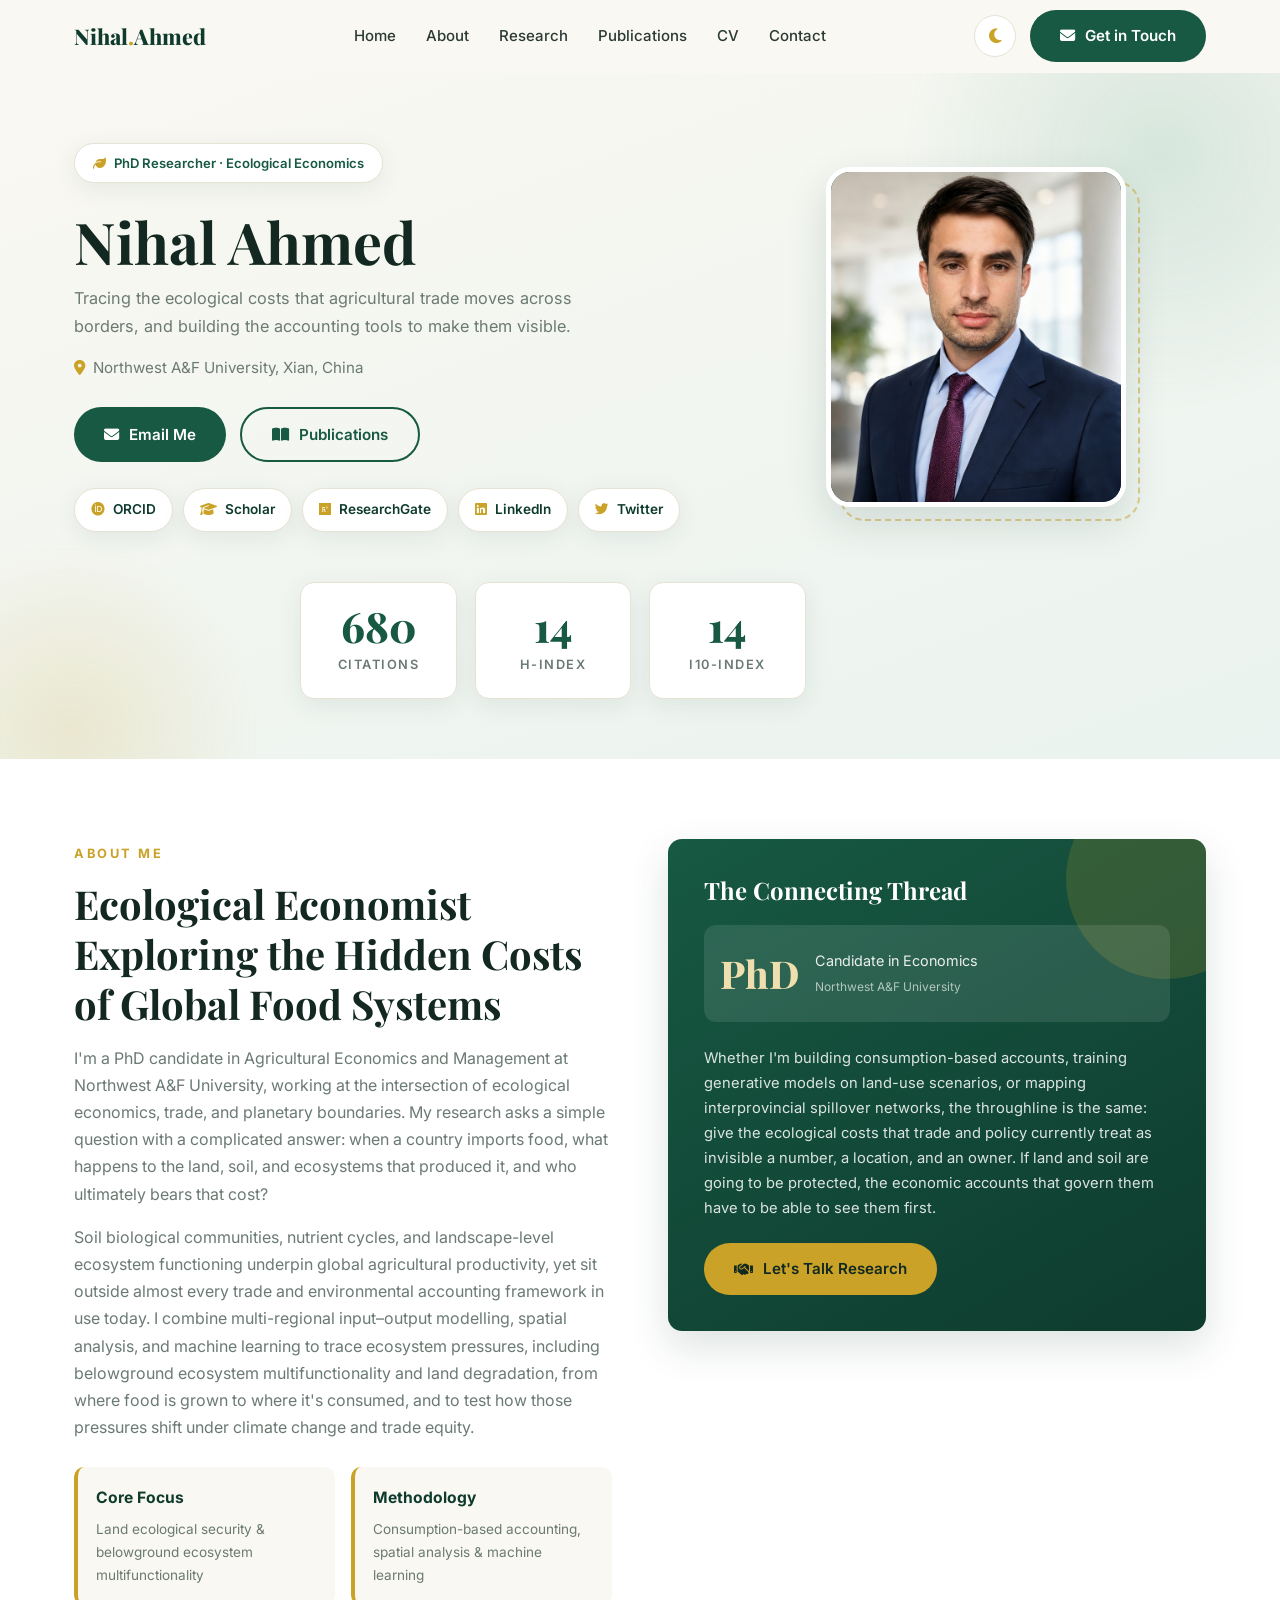
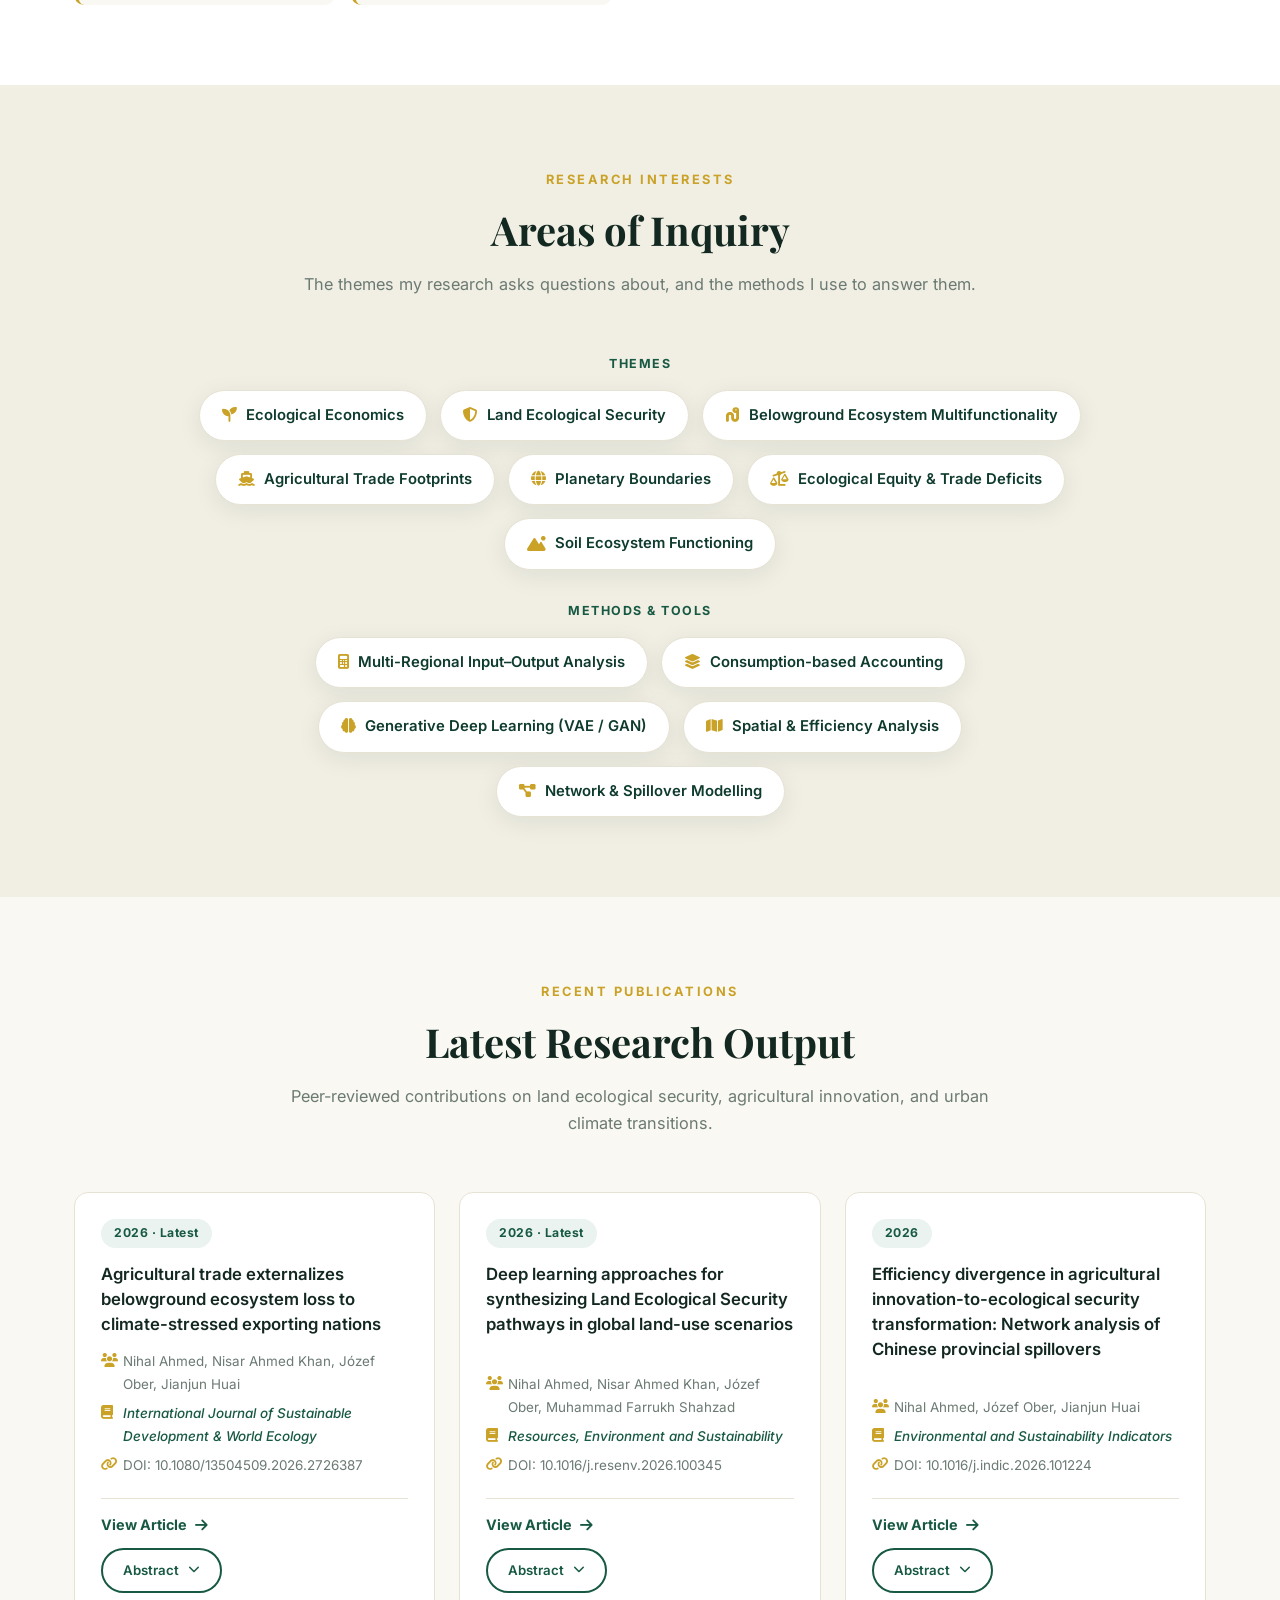
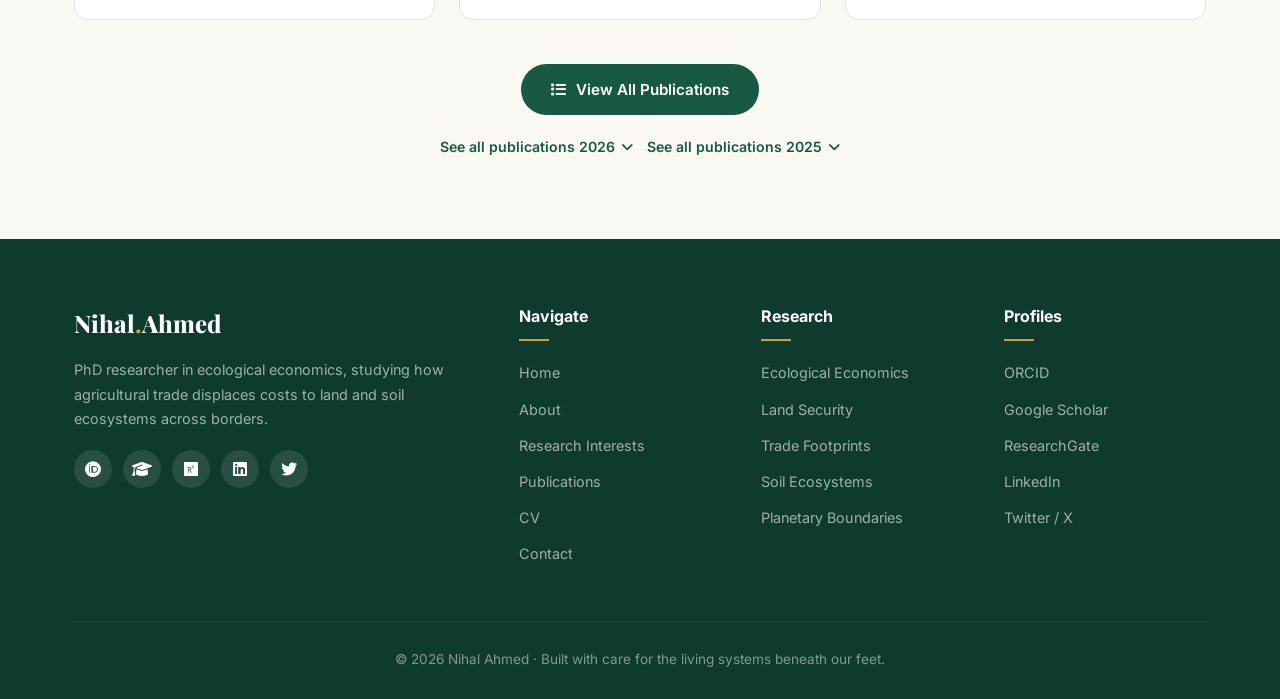
==== index.html @ b63771fb "Link Google Scholar icons and text to Scholar profile Replace placeholder # links with the Google Sc" ====
<!DOCTYPE html>
<html lang="en">
<head>
<meta charset="UTF-8"/>
<meta name="viewport" content="width=device-width, initial-scale=1.0"/>
<title>Nihal Ahmed — Ecological Economist | PhD Researcher</title>
<link href="https://fonts.googleapis.com/css2?family=Inter:wght@300;400;500;600;700;800&family=Playfair+Display:wght@500;600;700;800&display=swap" rel="stylesheet">
<link rel="stylesheet" href="https://cdnjs.cloudflare.com/ajax/libs/font-awesome/6.4.0/css/all.min.css">
<link rel="stylesheet" href="css/style.css">
<link rel="icon" type="image/png" href="favicon.png">
</head>
<body>

<nav class="nav" id="nav">
  <div class="nav-inner">
    <a href="index.html" class="logo">Nihal<span>.</span>Ahmed</a>
    <ul class="nav-links" id="navLinks">
      <li><a href="index.html">Home</a></li>
      <li><a href="index.html#about">About</a></li>
      <li><a href="index.html#interests">Research</a></li>
      <li><a href="publications.html">Publications</a></li>
      <li><a href="cv.html">CV</a></li>
      <li><a href="contact.html">Contact</a></li>
    </ul>
    <div class="nav-cta">
      <button class="theme-toggle" id="themeToggle" aria-label="Toggle dark mode"><i class="fa-solid fa-moon"></i></button>
      <a href="contact.html" class="btn btn-green"><i class="fa-solid fa-envelope"></i> Get in Touch</a>
      <button class="hamburger" id="hamburger" aria-label="Menu"><i class="fa-solid fa-bars"></i></button>
    </div>
  </div>
</nav>

<header class="hero" id="home">
  <div class="container">
    <div class="hero-grid">
      <div class="hero-text">
        <span class="hero-badge"><i class="fa-solid fa-leaf"></i> PhD Researcher · Ecological Economics</span>
        <h1>Nihal Ahmed</h1>
        <p class="hero-bio">Tracing the ecological costs that agricultural trade moves across borders, and building the accounting tools to make them visible.</p>
        <p class="hero-loc"><i class="fa-solid fa-location-dot"></i> Northwest A&amp;F University, Xian, China</p>
        <div class="hero-actions">
          <a href="mailto:hello@nihalahmed.uk" class="btn btn-green"><i class="fa-solid fa-envelope"></i> Email Me</a>
          <a href="publications.html" class="btn btn-outline"><i class="fa-solid fa-book-open"></i> Publications</a>
        </div>
        <div class="hero-social">
          <a href="https://orcid.org/0000-0002-0183-9583" target="_blank"><i class="fa-brands fa-orcid"></i> ORCID</a>
          <a href="https://scholar.google.com/citations?hl=en&user=thNqdHMAAAAJ&view_op=list_works&sortby=pubdate" target="_blank" rel="noopener"><i class="fa-solid fa-graduation-cap"></i> Scholar</a>
          <a href="#"><i class="fa-brands fa-researchgate"></i> ResearchGate</a>
          <a href="#"><i class="fa-brands fa-linkedin"></i> LinkedIn</a>
          <a href="#"><i class="fa-brands fa-twitter"></i> Twitter</a>
        </div>
      </div>
      <div class="hero-photo">
        <div class="photo-wrap">
          <div class="photo-ring"></div>
          <div class="photo-frame">
            <div class="photo-fallback"><b>NA</b><small>Add <strong>assets/profile.png</strong> to show your photo</small></div>
            <img src="assets/profile.png" alt="Nihal Ahmed" onerror="this.style.display='none'">
          </div>
        </div>
      </div>
    </div>

    <div class="stats">
      <div class="stat-card">
        <span class="stat-num counter" data-target="680">680</span>
        <div class="stat-label">Citations</div>
      </div>
    
      <div class="stat-card">
        <span class="stat-num counter" data-target="14">14</span>
        <div class="stat-label">h-index</div>
      </div>

      <div class="stat-card">
        <span class="stat-num counter" data-target="14">14</span>
        <div class="stat-label">i10-index</div>
      </div>
    </div>
</header>

<section class="about" id="about">
  <div class="container">
    <div class="about-grid">
      <div class="about-text reveal">
        <span class="section-label">About Me</span>
        <h2 class="section-title">Ecological Economist Exploring the Hidden Costs of Global Food Systems</h2>
        <p>I'm a PhD candidate in Agricultural Economics and Management at Northwest A&amp;F University, working at the intersection of ecological economics, trade, and planetary boundaries. My research asks a simple question with a complicated answer: when a country imports food, what happens to the land, soil, and ecosystems that produced it, and who ultimately bears that cost?</p>
        <p>Soil biological communities, nutrient cycles, and landscape-level ecosystem functioning underpin global agricultural productivity, yet sit outside almost every trade and environmental accounting framework in use today. I combine multi-regional input&ndash;output modelling, spatial analysis, and machine learning to trace ecosystem pressures, including belowground ecosystem multifunctionality and land degradation, from where food is grown to where it's consumed, and to test how those pressures shift under climate change and trade equity.</p>
        <div class="about-points">
          <div class="point"><h4>Core Focus</h4><p>Land ecological security &amp; belowground ecosystem multifunctionality</p></div>
          <div class="point"><h4>Methodology</h4><p>Consumption-based accounting, spatial analysis &amp; machine learning</p></div>
        </div>
      </div>
      <div class="about-card reveal">
        <h3>The Connecting Thread</h3>
        <div class="about-meta"><span class="big">PhD</span><p>Candidate in Economics<br><small style="opacity:.7">Northwest A&amp;F University</small></p></div>
        <p>Whether I'm building consumption-based accounts, training generative models on land-use scenarios, or mapping interprovincial spillover networks, the throughline is the same: give the ecological costs that trade and policy currently treat as invisible a number, a location, and an owner. If land and soil are going to be protected, the economic accounts that govern them have to be able to see them first.</p>
        <a href="contact.html" class="btn btn-gold"><i class="fa-solid fa-handshake"></i> Let's Talk Research</a>
      </div>
    </div>
  </div>
</section>

<section class="interests" id="interests">
  <div class="container">
    <div class="section-head reveal">
      <span class="section-label">Research Interests</span>
      <h2 class="section-title">Areas of Inquiry</h2>
      <p class="section-intro">The themes my research asks questions about, and the methods I use to answer them.</p>
    </div>
    <div class="interest-group reveal">
      <span class="interest-group-label">Themes</span>
      <div class="tag-cloud">
        <span class="tag"><i class="fa-solid fa-seedling"></i> Ecological Economics</span>
        <span class="tag"><i class="fa-solid fa-shield-halved"></i> Land Ecological Security</span>
        <span class="tag"><i class="fa-solid fa-worm"></i> Belowground Ecosystem Multifunctionality</span>
        <span class="tag"><i class="fa-solid fa-ship"></i> Agricultural Trade Footprints</span>
        <span class="tag"><i class="fa-solid fa-globe"></i> Planetary Boundaries</span>
        <span class="tag"><i class="fa-solid fa-scale-unbalanced"></i> Ecological Equity &amp; Trade Deficits</span>
        <span class="tag"><i class="fa-solid fa-mountain-sun"></i> Soil Ecosystem Functioning</span>
      </div>
    </div>
    <div class="interest-group reveal">
      <span class="interest-group-label">Methods &amp; Tools</span>
      <div class="tag-cloud">
        <span class="tag"><i class="fa-solid fa-calculator"></i> Multi-Regional Input&ndash;Output Analysis</span>
        <span class="tag"><i class="fa-solid fa-layer-group"></i> Consumption-based Accounting</span>
        <span class="tag"><i class="fa-solid fa-brain"></i> Generative Deep Learning (VAE / GAN)</span>
        <span class="tag"><i class="fa-solid fa-map"></i> Spatial &amp; Efficiency Analysis</span>
        <span class="tag"><i class="fa-solid fa-diagram-project"></i> Network &amp; Spillover Modelling</span>
      </div>
    </div>
  </div>
</section>

<section id="publications">
  <div class="container">
    <div class="section-head reveal">
      <span class="section-label">Recent Publications</span>
      <h2 class="section-title">Latest Research Output</h2>
      <p class="section-intro">Peer-reviewed contributions on land ecological security, agricultural innovation, and urban climate transitions.</p>
    </div>
    <div class="pub-grid">

      <!-- Paper 1: "Latest" -->
      <article class="pub-card reveal">
        <span class="pub-year">2026 · Latest</span>
        <h3><a href="https://doi.org/10.1080/13504509.2026.2726387" target="_blank">Agricultural trade externalizes belowground ecosystem loss to climate-stressed exporting nations</a></h3>
        <p class="pub-meta"><i class="fa-solid fa-users"></i> Nihal Ahmed, Nisar Ahmed Khan, Józef Ober, Jianjun Huai</p>
        <p class="pub-meta"><i class="fa-solid fa-book"></i> <span class="pub-journal">International Journal of Sustainable Development & World Ecology</span></p>
        <p class="pub-meta"><i class="fa-solid fa-link"></i> DOI: 10.1080/13504509.2026.2726387</p>
        <a href="https://doi.org/10.1080/13504509.2026.2726387" target="_blank" class="pub-link">View Article <i class="fa-solid fa-arrow-right"></i></a>
        <details class="pub-abstract">
          <summary>Abstract <i class="fa-solid fa-chevron-down"></i></summary>
          <p class="abstract-text">International agricultural trade redistributes environmental burdens across borders, yet one cost remains unquantified: the loss of belowground ecosystem multifunctionality (BEMF) in producing nations, and the degree to which climate warming amplifies it. We provide the first global quantification of trade-embodied BEMF loss, coupling 15 soil biological and biogeochemical indicators with the FABIO multi-regional input-output framework (155 matched exporting nations, 123 commodity sectors) and CMIP6 projections under three emissions scenarios to 2100. International trade embodies 14.7% of global cropland BEMF production. Thermally stressed exporters sustain 37% lower per-hectare BEMF than climatically stable exporters, yet direct a larger share of their production into trade, so supply chains draw disproportionately on the most ecologically depleted regions. Export-driven hotspots concentrate in Brazil, Sudan, India, and Eswatini, with the Brazil-to-China soybean corridor the single largest transfer. We argue for integrating belowground indicators into consumption-based accounting and applying a Climate Exacerbation Factor within climate-adjusted supply chain governance.</p>
        </details>
      </article>
      <!-- Paper 2:  "Latest" -->      
      <article class="pub-card reveal">
        <span class="pub-year">2026 · Latest</span>
        <h3><a href="https://doi.org/10.1016/j.resenv.2026.100345" target="_blank">Deep learning approaches for synthesizing Land Ecological Security pathways in global land-use scenarios</a></h3>
        <p class="pub-meta"><i class="fa-solid fa-users"></i> Nihal Ahmed, Nisar Ahmed Khan, Józef Ober, Muhammad Farrukh Shahzad</p>
        <p class="pub-meta"><i class="fa-solid fa-book"></i> <span class="pub-journal">Resources, Environment and Sustainability</span></p>
        <p class="pub-meta"><i class="fa-solid fa-link"></i> DOI: 10.1016/j.resenv.2026.100345</p>
        <a href="https://doi.org/10.1016/j.resenv.2026.100345" target="_blank" class="pub-link">View Article <i class="fa-solid fa-arrow-right"></i></a>
        <details class="pub-abstract">
          <summary>Abstract <i class="fa-solid fa-chevron-down"></i></summary>
          <p class="abstract-text">Land-use scenario projections are essential tools for sustainable development planning, but conventional integrated assessment model (IAM) approaches face computational constraints and limited scenario diversity across land degradation risk categories. We present a deep-learning methodology for categorizing and synthesizing Land Ecological Security (LES) trajectories using artificial scenario generation based on SDG 15.3.1 degradation indicators. Examining 1,202 land-use projections from the CMIP6/ScenarioMIP LUH2 database, we trained three generative deep learning models (Variational Autoencoder, Conditional GAN, Recurrent Conditional GAN) to synthesize 30,000 artificial land-use trajectories at minimal computational cost across High-LES, Mid-LES, and Low-LES pathway classes, reproducing key variable distributions and passing internal land-balance checks. The Variational Autoencoder framework delivered superior classification performance, showing that deep learning can augment conventional land-system assessment while maintaining consistency with traditional IAM frameworks.</p>
        </details>
      </article>

      <!-- Paper 3 -->
      <article class="pub-card reveal">
        <span class="pub-year">2026</span>
        <h3><a href="https://doi.org/10.1016/j.indic.2026.101224" target="_blank">Efficiency divergence in agricultural innovation-to-ecological security transformation: Network analysis of Chinese provincial spillovers</a></h3>
        <p class="pub-meta"><i class="fa-solid fa-users"></i> Nihal Ahmed, Józef Ober, Jianjun Huai</p>
        <p class="pub-meta"><i class="fa-solid fa-book"></i> <span class="pub-journal">Environmental and Sustainability Indicators</span></p>
        <p class="pub-meta"><i class="fa-solid fa-link"></i> DOI: 10.1016/j.indic.2026.101224</p>
        <a href="https://doi.org/10.1016/j.indic.2026.101224" target="_blank" class="pub-link">View Article <i class="fa-solid fa-arrow-right"></i></a>
        <details class="pub-abstract">
          <summary>Abstract <i class="fa-solid fa-chevron-down"></i></summary>
          <p class="abstract-text">Agricultural innovation is a critical pathway for achieving land ecological security under intensifying environmental pressures, yet how it drives outcomes across spatial scales and through network mechanisms remains underexplored. We analyze how Chinese provinces transform agricultural innovation resources into land ecological security outcomes, integrating Slacks-Based Measure models with undesirable outputs and social network analysis, using a modified gravity model to construct interprovincial association networks. Provincial efficiency showed substantial spatial heterogeneity and growing divergence rather than convergence, while the association network maintained constant density but declining functional performance. Network analysis revealed that agricultural innovation differences and geographic distance were the strongest drivers of network formation, and block modelling identified four functionally distinct provincial clusters with hierarchical spillover patterns, showing that complementarity rather than similarity drives effective network formation in sustainability transitions.</p>
        </details>
      </article>
    </div>
    <div class="view-all-wrap reveal">
      <a href="publications.html" class="btn btn-green"><i class="fa-solid fa-list"></i> View All Publications</a>
      <div class="year-links">
        <a href="publications.html" class="year-link">See all publications 2026 <i class="fa-solid fa-angle-down"></i></a>
        <a href="publications.html" class="year-link">See all publications 2025 <i class="fa-solid fa-angle-down"></i></a>
      </div>
    </div>
  </div>
</section>

<footer class="footer">
  <div class="container">
    <div class="footer-grid">
      <div class="footer-col">
        <div class="footer-logo">Nihal<span>.</span>Ahmed</div>
        <p>PhD researcher in ecological economics, studying how agricultural trade displaces costs to land and soil ecosystems across borders.</p>
        <div class="social-row">
          <a href="https://orcid.org/0000-0002-0183-9583" target="_blank"><i class="fa-brands fa-orcid"></i></a>
          <a href="https://scholar.google.com/citations?hl=en&user=thNqdHMAAAAJ&view_op=list_works&sortby=pubdate" target="_blank" rel="noopener" aria-label="Google Scholar"><i class="fa-solid fa-graduation-cap"></i></a>
          <a href="#"><i class="fa-brands fa-researchgate"></i></a>
          <a href="#"><i class="fa-brands fa-linkedin"></i></a>
          <a href="#"><i class="fa-brands fa-twitter"></i></a>
        </div>
      </div>
      <div class="footer-col">
        <h4>Navigate</h4>
        <ul>
          <li><a href="index.html">Home</a></li>
          <li><a href="index.html#about">About</a></li>
          <li><a href="index.html#interests">Research Interests</a></li>
          <li><a href="publications.html">Publications</a></li>
          <li><a href="cv.html">CV</a></li>
          <li><a href="contact.html">Contact</a></li>
        </ul>
      </div>
      <div class="footer-col">
        <h4>Research</h4>
        <ul>
          <li><a href="index.html#interests">Ecological Economics</a></li>
          <li><a href="index.html#interests">Land Security</a></li>
          <li><a href="index.html#interests">Trade Footprints</a></li>
          <li><a href="index.html#interests">Soil Ecosystems</a></li>
          <li><a href="index.html#interests">Planetary Boundaries</a></li>
        </ul>
      </div>
      <div class="footer-col">
        <h4>Profiles</h4>
        <ul>
          <li><a href="https://orcid.org/0000-0002-0183-9583" target="_blank">ORCID</a></li>
          <li><a href="https://scholar.google.com/citations?hl=en&user=thNqdHMAAAAJ&view_op=list_works&sortby=pubdate" target="_blank" rel="noopener">Google Scholar</a></li>
          <li><a href="#">ResearchGate</a></li>
          <li><a href="#">LinkedIn</a></li>
          <li><a href="#">Twitter / X</a></li>
        </ul>
      </div>
    </div>
    <div class="footer-bottom">© 2026 Nihal Ahmed · Built with care for the living systems beneath our feet.</div>
  </div>
</footer>

<button class="to-top" id="toTop" aria-label="Back to top"><i class="fa-solid fa-arrow-up"></i></button>

<script src="js/main.js"></script>
</body>
</html>
---- css/style.css ----
:root{
  --green-900:#0e3b2e;
  --green-700:#175943;
  --green-600:#1e6f54;
  --green-500:#2a8a68;
  --green-50:#eaf3ef;
  --gold:#c9a227;
  --gold-soft:#f0dfae;
  --ink:#122820;
  --text:#2b3a34;
  --muted:#6b7a73;
  --bg:#faf8f2;
  --bg-alt:#f1eee3;
  --card:#ffffff;
  --line:#e6e2d4;
  --shadow:0 6px 24px rgba(14,59,46,.08);
  --shadow-lg:0 16px 40px rgba(14,59,46,.14);
  --radius:14px;
  --tr:all .3s ease;
}
/* ============ DARK THEME VARIABLES ============ */
[data-theme="dark"]{
  --bg:#0d1512;
  --bg-alt:#121d18;
  --card:#182420;
  --line:#27362e;
  --ink:#ecf4ef;
  --text:#c2d0c8;
  --muted:#8aa094;
  --green-50:#1c2e26;
  --green-500:#43b189;
  --green-600:#359973;
  --green-700:#2c7f61;
  --gold:#dcb94e;
  --shadow:0 6px 24px rgba(0,0,0,.35);
  --shadow-lg:0 16px 40px rgba(0,0,0,.5);
}
*{margin:0;padding:0;box-sizing:border-box}
html{scroll-behavior:smooth}
body{font-family:'Inter',sans-serif;color:var(--text);background:var(--bg);line-height:1.7;font-size:16px;-webkit-font-smoothing:antialiased;transition:background-color .35s ease,color .35s ease}
h1,h2,h3{font-family:'Playfair Display',serif;color:var(--ink);line-height:1.25;font-weight:700}
a{text-decoration:none;color:inherit;transition:var(--tr)}
img{max-width:100%;display:block}
.container{max-width:1180px;margin:0 auto;padding:0 24px}
section{padding:80px 0;transition:background-color .35s ease,color .35s ease}
.section-label{display:inline-block;color:var(--gold);font-weight:700;text-transform:uppercase;letter-spacing:2.5px;font-size:.8rem;margin-bottom:14px}
.section-title{font-size:clamp(1.7rem,3.5vw,2.5rem);margin-bottom:16px}
.section-intro{max-width:700px;color:var(--muted);font-size:1.02rem}
.section-head{text-align:center;margin-bottom:54px}
.section-head .section-intro{margin:0 auto}

.reveal{opacity:0;transform:translateY(24px);transition:opacity .7s ease,transform .7s ease}
.reveal.show{opacity:1;transform:none}

.btn{display:inline-flex;align-items:center;gap:10px;padding:13px 30px;border-radius:50px;font-weight:600;font-size:.95rem;cursor:pointer;border:none;transition:var(--tr)}
.btn-green{background:var(--green-700);color:#fff}
.btn-green:hover{background:var(--green-900);transform:translateY(-2px);box-shadow:var(--shadow-lg)}
.btn-gold{background:var(--gold);color:var(--ink)}
.btn-gold:hover{filter:brightness(1.06);transform:translateY(-2px);box-shadow:var(--shadow-lg)}
.btn-outline{background:transparent;color:var(--green-700);border:2px solid var(--green-700)}
.btn-outline:hover{background:var(--green-700);color:#fff}

/* ============ NAV ============ */
.nav{position:sticky;top:0;z-index:100;background:rgba(250,248,242,.9);backdrop-filter:blur(12px);border-bottom:1px solid transparent;transition:background-color .35s ease,box-shadow .3s ease,border-color .35s ease}
.nav.scrolled{background:var(--card);box-shadow:0 2px 16px rgba(14,59,46,.08);border-bottom:1px solid var(--line)}
.nav-inner{max-width:1180px;margin:0 auto;padding:0 24px;display:flex;align-items:center;justify-content:space-between;height:72px}
.logo{font-family:'Playfair Display',serif;font-size:1.35rem;font-weight:800;color:var(--green-900)}
.logo span{color:var(--gold)}
.nav-links{display:flex;align-items:center;gap:30px;list-style:none}
.nav-links a{font-weight:500;font-size:.94rem;color:var(--text);position:relative}
.nav-links a:hover{color:var(--green-700)}
.nav-links a::after{content:'';position:absolute;left:0;bottom:-6px;width:0;height:2px;background:var(--gold);transition:var(--tr)}
.nav-links a:hover::after{width:100%}
.nav-cta{display:flex;align-items:center;gap:14px}
.hamburger{display:none;background:none;border:none;font-size:1.4rem;color:var(--green-900);cursor:pointer}
.theme-toggle{width:42px;height:42px;border-radius:50%;border:1px solid var(--line);background:var(--card);color:var(--gold);font-size:1.05rem;cursor:pointer;transition:var(--tr);display:flex;align-items:center;justify-content:center}
.theme-toggle:hover{background:var(--gold);color:var(--ink);transform:rotate(20deg)}

/* ============ HERO ============ */
.hero{position:relative;overflow:hidden;padding:70px 0 60px;background:linear-gradient(160deg,var(--bg) 0%,var(--green-50) 100%);transition:background .35s ease}
.hero::before,.hero::after{content:'';position:absolute;border-radius:50%;filter:blur(2px);pointer-events:none}
.hero::before{width:520px;height:520px;top:-180px;right:-140px;background:radial-gradient(circle,rgba(42,138,104,.14) 0%,transparent 70%)}
.hero::after{width:380px;height:380px;bottom:-160px;left:-120px;background:radial-gradient(circle,rgba(201,162,39,.16) 0%,transparent 70%)}
.hero-grid{position:relative;z-index:1;display:grid;grid-template-columns:1.15fr .85fr;gap:50px;align-items:center}
.hero-badge{display:inline-flex;align-items:center;gap:8px;padding:8px 18px;border-radius:50px;background:var(--card);border:1px solid var(--line);box-shadow:var(--shadow);font-size:.82rem;font-weight:600;color:var(--green-700);margin-bottom:22px;transition:background-color .35s ease,color .35s ease,border-color .35s ease}
.hero-badge i{color:var(--gold)}
.hero h1{font-size:clamp(2.4rem,5vw,3.6rem);margin-bottom:8px}
.hero h1 em{font-style:italic;color:var(--green-600)}
.hero-role{font-size:1.2rem;color:var(--green-700);font-weight:600;margin-bottom:16px}
.hero-bio{color:var(--muted);font-size:1.02rem;max-width:520px;margin-bottom:14px}
.hero-loc{display:flex;align-items:center;gap:8px;color:var(--muted);font-size:.95rem;margin-bottom:26px}
.hero-loc i{color:var(--gold)}
.hero-actions{display:flex;flex-wrap:wrap;gap:14px;margin-bottom:26px}
.hero-social{display:flex;flex-wrap:wrap;gap:10px}
.hero-social a{display:inline-flex;align-items:center;gap:8px;padding:9px 16px;background:var(--card);border:1px solid var(--line);border-radius:50px;font-size:.85rem;font-weight:600;color:var(--green-900);box-shadow:var(--shadow)}
.hero-social a:hover{background:var(--green-700);color:#fff;border-color:var(--green-700)}
.hero-social a i{color:var(--gold)}
.hero-social a:hover i{color:var(--gold-soft)}

.hero-photo{display:flex;justify-content:center;position:relative}
.photo-wrap{position:relative;width:300px;height:340px}
.photo-frame{position:relative;width:100%;height:100%;border-radius:24px;overflow:hidden;box-shadow:var(--shadow-lg);border:5px solid var(--card);background:linear-gradient(135deg,var(--green-600),var(--green-900))}
.photo-fallback{position:absolute;inset:0;display:flex;flex-direction:column;align-items:center;justify-content:center;color:#fff;gap:8px}
.photo-fallback b{font-family:'Playfair Display',serif;font-size:4rem;font-weight:800;color:var(--gold-soft)}
.photo-fallback small{font-size:.75rem;opacity:.7;text-align:center;padding:0 20px}
.photo-frame img{position:absolute;inset:0;width:100%;height:100%;object-fit:cover}
.photo-chip{position:absolute;background:var(--card);border-radius:14px;box-shadow:var(--shadow-lg);padding:12px 18px;display:flex;align-items:center;gap:10px;font-size:.85rem;font-weight:600;color:var(--green-900);transition:background-color .35s ease,color .35s ease}
.photo-chip i{color:var(--gold);font-size:1.2rem}
.chip-1{top:-16px;left:-24px}
.chip-2{bottom:-16px;right:-24px}
.photo-ring{position:absolute;width:100%;height:100%;top:14px;left:14px;border:2px dashed rgba(201,162,39,.5);border-radius:24px;z-index:-1}

.stats {
  display: grid;
  grid-template-columns: repeat(4, 1fr);   /* now 4 columns */
  gap: 18px;
  max-width: 680px;
  margin: 50px auto 0;
}
.stat-card{background:var(--card);border:1px solid var(--line);border-radius:var(--radius);padding:22px;text-align:center;box-shadow:var(--shadow);transition:background-color .35s ease,border-color .35s ease}
.stat-num{font-family:'Playfair Display',serif;font-size:2.6rem;font-weight:800;color:var(--green-700);line-height:1;display:block}
.stat-label{font-size:.8rem;text-transform:uppercase;letter-spacing:1.5px;color:var(--muted);font-weight:600;margin-top:8px}

/* ============ ABOUT ============ */
.about{background:var(--card)}
.about-grid{display:grid;grid-template-columns:1fr 1fr;gap:56px;align-items:start}
.about-text p{color:var(--muted);margin-bottom:16px}
.about-points{display:grid;grid-template-columns:1fr 1fr;gap:16px;margin-top:26px}
.point{background:var(--bg);border-left:4px solid var(--gold);border-radius:10px;padding:18px}
.point h4{font-family:'Inter',sans-serif;font-size:.98rem;font-weight:700;color:var(--green-900);margin-bottom:6px}
.point p{font-size:.85rem;color:var(--muted);margin:0}
.about-card{background:linear-gradient(150deg,var(--green-700),var(--green-900));border-radius:var(--radius);padding:36px;color:#fff;box-shadow:var(--shadow-lg);position:relative;overflow:hidden}
.about-card::before{content:'';position:absolute;top:-60px;right:-60px;width:200px;height:200px;border-radius:50%;background:rgba(201,162,39,.18)}
.about-card h3{color:#fff;font-size:1.5rem;margin-bottom:20px;position:relative}
.about-meta{display:flex;align-items:center;gap:16px;background:rgba(255,255,255,.1);border-radius:12px;padding:16px;margin-bottom:24px;position:relative}
.about-meta .big{font-family:'Playfair Display',serif;font-size:2.4rem;font-weight:800;color:var(--gold-soft)}
.about-meta p{font-size:.9rem;opacity:.9}
.about-card>p{opacity:.85;font-size:.92rem;margin-bottom:22px;position:relative}

/* ============ TAGS ============ */
.interests{background:var(--bg-alt)}
.interest-group{margin-bottom:30px}
.interest-group:last-child{margin-bottom:0}
.interest-group-label{display:block;text-align:center;font-size:.78rem;font-weight:700;letter-spacing:1.5px;text-transform:uppercase;color:var(--green-700);margin-bottom:16px}
.tag-cloud{display:flex;flex-wrap:wrap;gap:13px;justify-content:center;max-width:900px;margin:0 auto}
.tag{display:inline-flex;align-items:center;gap:9px;padding:12px 22px;background:var(--card);border:1px solid var(--line);border-radius:50px;font-weight:600;font-size:.93rem;color:var(--green-900);box-shadow:var(--shadow);transition:var(--tr)}
.tag:hover{background:var(--green-700);color:#fff;border-color:var(--green-700);transform:translateY(-3px)}
.tag i{color:var(--gold)}

/* ============ PUBLICATIONS ============ */
.pub-grid{display:grid;grid-template-columns:repeat(auto-fit,minmax(320px,1fr));gap:24px}
.pub-card{background:var(--card);border:1px solid var(--line);border-radius:var(--radius);padding:26px;display:flex;flex-direction:column;transition:var(--tr);position:relative;overflow:hidden}
.pub-card::before{content:'';position:absolute;left:0;top:0;width:4px;height:100%;background:var(--gold);transform:scaleY(0);transform-origin:top;transition:transform .4s ease}
.pub-card:hover{transform:translateY(-5px);box-shadow:var(--shadow-lg);border-color:transparent}
.pub-card:hover::before{transform:scaleY(1)}
.pub-year{display:inline-block;width:fit-content;padding:4px 13px;background:var(--green-50);color:var(--green-700);border-radius:50px;font-size:.76rem;font-weight:700;letter-spacing:.5px;margin-bottom:14px}
.pub-card h3{font-size:1.05rem;font-family:'Inter',sans-serif;font-weight:600;color:var(--ink);line-height:1.5;margin-bottom:13px;flex-grow:1}
.pub-card h3 a:hover{color:var(--green-600)}
.pub-meta{font-size:.84rem;color:var(--muted);margin-bottom:6px;display:flex;gap:8px;align-items:flex-start}
.pub-meta i{color:var(--gold);margin-top:4px;width:14px;flex-shrink:0}
.pub-journal{font-style:italic;color:var(--green-700);font-weight:500}
.pub-link{display:inline-flex;align-items:center;gap:8px;margin-top:16px;padding-top:14px;border-top:1px solid var(--line);color:var(--green-700);font-weight:700;font-size:.9rem}
.pub-link:hover{color:var(--gold);gap:12px}
.view-all-wrap{text-align:center;margin-top:44px}
.year-links{display:flex;justify-content:center;gap:14px;flex-wrap:wrap;margin-top:20px}
.year-link{font-size:.88rem;font-weight:600;color:var(--green-700);display:inline-flex;align-items:center;gap:6px}
.year-link:hover{color:var(--gold)}

.pubs-all{background:var(--bg-alt)}
.pub-list{display:grid;grid-template-columns:1fr 1fr;gap:18px}
.pub-item{background:var(--card);border:1px solid var(--line);border-radius:12px;padding:20px;transition:var(--tr)}
.pub-item:hover{box-shadow:var(--shadow-lg);transform:translateY(-3px);border-color:var(--gold)}
.pub-item .yr{display:inline-block;padding:3px 11px;background:var(--gold-soft);color:var(--green-900);border-radius:50px;font-size:.72rem;font-weight:700;margin-bottom:10px}
.pub-item h4{font-family:'Inter',sans-serif;font-size:.96rem;font-weight:600;color:var(--ink);line-height:1.45;margin-bottom:9px}
.pub-item h4 a:hover{color:var(--green-600)}
.pub-item .meta{font-size:.8rem;color:var(--muted)}
.pub-item .meta i{color:var(--gold);margin-right:6px}

/* ============ PUBLICATIONS DETAIL LIST ============ */
.pub-year-heading{display:flex;align-items:center;gap:18px;margin:48px 0 22px}
.pub-year-heading:first-child{margin-top:0}
.pub-year-heading span{font-family:'Playfair Display',serif;font-size:1.55rem;font-weight:800;color:var(--green-900);white-space:nowrap}
.pub-year-heading::after{content:'';flex:1;height:1px;background:var(--line)}

.pub-detail-list{display:flex;flex-direction:column;gap:20px;max-width:900px;margin:0 auto}
.pub-row{background:var(--card);border:1px solid var(--line);border-radius:var(--radius);padding:28px 32px;box-shadow:var(--shadow);transition:var(--tr)}
.pub-row:hover{box-shadow:var(--shadow-lg);border-color:var(--gold)}
.pub-row .yr{display:inline-block;padding:4px 13px;background:var(--gold-soft);color:var(--green-900);border-radius:50px;font-size:.74rem;font-weight:700;letter-spacing:.3px;margin-bottom:14px}
.pub-row h3{font-family:'Inter',sans-serif;font-size:1.08rem;font-weight:700;color:var(--ink);line-height:1.5;margin-bottom:10px}
.pub-row h3 a:hover{color:var(--green-600)}
.pub-row .authors{font-size:.9rem;color:var(--muted);margin-bottom:6px}
.pub-row .authors b{color:var(--green-700);font-weight:700}
.pub-journal-name{font-size:.86rem;color:var(--green-700);font-style:italic;margin-bottom:14px;display:flex;align-items:center;gap:8px}
.pub-journal-name i{color:var(--gold);font-style:normal}

.pub-metrics{display:flex;flex-wrap:wrap;gap:9px;margin-bottom:16px}
.metric-badge{display:inline-flex;align-items:center;gap:6px;padding:6px 14px;border-radius:50px;font-size:.76rem;font-weight:700;transition:var(--tr)}
.metric-badge.if{background:var(--green-50);color:var(--green-700)}
.metric-badge.cite{background:var(--gold-soft);color:var(--green-900)}
.metric-badge.review{background:var(--bg-alt);color:var(--muted)}
.metric-badge.doi{background:var(--bg-alt);color:var(--muted);font-weight:600;letter-spacing:.2px}
.metric-badge.doi:hover{background:var(--green-700);color:#fff}

.pub-actions{display:flex;flex-wrap:wrap;gap:12px;align-items:center;margin-bottom:6px}
.btn-sm{padding:9px 20px;font-size:.83rem}

.pub-note-line{font-size:.78rem;color:var(--muted);font-style:italic;display:flex;align-items:center;gap:7px;margin:4px 0 14px}
.pub-note-line i{color:var(--gold);font-style:normal}

.pub-abstract{margin-top:10px}
.pub-abstract summary{cursor:pointer;list-style:none;display:inline-flex;align-items:center;gap:9px;padding:9px 20px;border-radius:50px;border:2px solid var(--green-700);color:var(--green-700);font-weight:600;font-size:.83rem;width:fit-content;transition:var(--tr)}
.pub-abstract summary::-webkit-details-marker{display:none}
.pub-abstract summary::marker{content:''}
.pub-abstract summary i{font-size:.72rem;transition:transform .3s ease}
.pub-abstract summary:hover{background:var(--green-50)}
.pub-abstract[open] summary{background:var(--green-700);color:#fff}
.pub-abstract[open] summary i{transform:rotate(180deg)}
.pub-abstract .abstract-text{margin-top:16px;padding:20px 22px;background:var(--bg);border-radius:10px;color:var(--muted);font-size:.9rem;line-height:1.8}

.pub-metrics-note{text-align:center;font-size:.8rem;color:var(--muted);margin-top:36px;max-width:700px;margin-left:auto;margin-right:auto}

[data-theme="dark"] .pub-row h3{color:#e8f3ec}
[data-theme="dark"] .metric-badge.if{color:#8fd0b2}
[data-theme="dark"] .pub-abstract summary:hover{background:rgba(255,255,255,.06)}

/* ============ PEER REVIEW ============ */
.peer{background:linear-gradient(150deg,var(--green-900),var(--green-700));color:#fff}
.peer .section-title{color:#fff}
.peer .section-label{color:var(--gold-soft)}
.peer .section-intro{color:rgba(255,255,255,.8)}
.peer-stats{display:flex;justify-content:center;gap:70px;margin-bottom:44px;flex-wrap:wrap}
.peer-stat{text-align:center}
.peer-stat .num{font-family:'Playfair Display',serif;font-size:3.4rem;font-weight:800;color:var(--gold-soft);display:block;line-height:1}
.peer-stat .lbl{font-size:.85rem;text-transform:uppercase;letter-spacing:1.5px;opacity:.85;margin-top:8px}
.journal-list{display:flex;flex-wrap:wrap;gap:12px;justify-content:center;max-width:900px;margin:0 auto}
.journal-tag{display:inline-flex;align-items:center;gap:9px;padding:10px 20px;background:rgba(255,255,255,.1);border:1px solid rgba(255,255,255,.25);border-radius:50px;font-size:.87rem;font-weight:500}
.journal-tag i{color:var(--gold-soft)}

/* ============ CV ============ */
.cv-box{text-align:center;background:var(--card);border:1px solid var(--line);border-radius:var(--radius);padding:50px 30px;box-shadow:var(--shadow);max-width:640px;margin:0 auto;transition:background-color .35s ease,border-color .35s ease}
.cv-box i{font-size:2.6rem;color:var(--gold);margin-bottom:18px}
.cv-box p{color:var(--muted);margin:14px 0 24px}

/* ============ CV DETAIL ============ */
#cv{background:var(--bg-alt)}
.cv-actions{display:flex;justify-content:center;gap:14px;flex-wrap:wrap;margin-top:8px}

.cv-intro{background:var(--card);border:1px solid var(--line);border-radius:var(--radius);box-shadow:var(--shadow);padding:38px 40px;max-width:900px;margin:0 auto 60px;text-align:center;transition:background-color .35s ease,border-color .35s ease}
.cv-intro h2{font-size:1.6rem;margin-bottom:6px}
.cv-intro .cv-role{color:var(--green-700);font-weight:600;font-size:1.02rem;margin-bottom:4px}
.cv-intro .cv-affil{color:var(--muted);font-size:.92rem;margin-bottom:20px}
.cv-intro .cv-contacts{display:flex;flex-wrap:wrap;justify-content:center;gap:10px;margin-bottom:24px}
.cv-intro .cv-contacts a{display:inline-flex;align-items:center;gap:8px;padding:8px 16px;background:var(--bg);border:1px solid var(--line);border-radius:50px;font-size:.83rem;font-weight:600;color:var(--green-900)}
.cv-intro .cv-contacts a:hover{background:var(--green-700);color:#fff;border-color:var(--green-700)}
.cv-intro .cv-contacts a i{color:var(--gold)}
.cv-intro .cv-contacts a:hover i{color:var(--gold-soft)}

.cv-block{max-width:900px;margin:0 auto 54px}
.cv-block-head{display:flex;align-items:center;gap:14px;margin-bottom:24px}
.cv-block-head .ic{width:44px;height:44px;flex-shrink:0;border-radius:50%;background:var(--green-50);color:var(--gold);display:flex;align-items:center;justify-content:center;font-size:1.1rem;transition:background-color .35s ease}
.cv-block-head h2{font-size:1.35rem;margin:0}

.cv-profile-text{background:var(--card);border-left:4px solid var(--gold);border-radius:10px;padding:22px 26px;color:var(--muted);font-size:.98rem;line-height:1.75;box-shadow:var(--shadow)}

.cv-entry{background:var(--card);border:1px solid var(--line);border-radius:12px;padding:20px 24px;margin-bottom:16px;box-shadow:var(--shadow);transition:var(--tr)}
.cv-entry:hover{box-shadow:var(--shadow-lg);border-color:var(--gold)}
.cv-entry-top{display:flex;justify-content:space-between;align-items:baseline;flex-wrap:wrap;gap:6px 14px}
.cv-entry-title{font-family:'Inter',sans-serif;font-weight:700;font-size:1.02rem;color:var(--ink)}
.cv-entry-date{font-size:.83rem;color:var(--muted);font-style:italic;white-space:nowrap}
.cv-entry-org{font-size:.88rem;color:var(--green-700);font-weight:600;margin-top:5px}
.cv-entry-sub{font-size:.86rem;color:var(--muted);margin-top:6px}

.cv-subentry{margin-top:20px;padding-top:18px;border-top:1px dashed var(--line)}
.cv-subentry:first-of-type{margin-top:18px}
.cv-subentry h4{display:flex;align-items:center;gap:9px;font-size:.94rem;font-weight:700;color:var(--green-900);margin-bottom:10px}
.cv-subentry h4 i{color:var(--gold);font-size:.8rem}
.cv-bullets{list-style:none;display:flex;flex-direction:column;gap:8px}
.cv-bullets li{position:relative;padding-left:20px;color:var(--text);font-size:.92rem;line-height:1.65}
.cv-bullets li::before{content:'\2013';position:absolute;left:0;top:0;color:var(--gold);font-weight:700}

.cv-pub{background:var(--card);border:1px solid var(--line);border-radius:12px;padding:20px 24px;margin-bottom:14px;transition:var(--tr)}
.cv-pub:hover{box-shadow:var(--shadow-lg);border-color:var(--gold);transform:translateY(-2px)}
.cv-pub .yr{display:inline-block;padding:3px 11px;background:var(--gold-soft);color:var(--green-900);border-radius:50px;font-size:.72rem;font-weight:700;margin-bottom:10px}
.cv-pub h4{font-family:'Inter',sans-serif;font-size:.98rem;font-weight:600;color:var(--ink);line-height:1.5;margin-bottom:8px}
.cv-pub .authors{font-size:.86rem;color:var(--muted);margin-bottom:8px}
.cv-pub .authors b{color:var(--green-700);font-weight:700}
.cv-pub .journal-line{font-size:.82rem;color:var(--muted);display:flex;flex-wrap:wrap;gap:8px 14px;align-items:center}
.cv-pub .journal-line em{color:var(--green-700);font-style:italic}
.cv-pub .journal-line a{color:var(--green-700);font-weight:600}
.cv-pub .journal-line a:hover{color:var(--gold)}
.cv-pub .if-badge{background:var(--green-50);color:var(--green-700);padding:2px 11px;border-radius:50px;font-weight:700;font-size:.73rem}
.cv-pub-note{text-align:center;font-size:.88rem;color:var(--muted);margin-top:18px}
.cv-pub-note a{color:var(--green-700);font-weight:600}
.cv-pub-note a:hover{color:var(--gold)}

.cv-skill-group{margin-bottom:22px}
.cv-skill-group:last-child{margin-bottom:0}
.cv-skill-group h4{font-size:.9rem;font-weight:700;color:var(--green-900);margin-bottom:12px;text-transform:uppercase;letter-spacing:.5px}
.cv-skill-tags{display:flex;flex-wrap:wrap;gap:9px}
.cv-skill-tags span{background:var(--green-50);color:var(--green-700);padding:7px 16px;border-radius:50px;font-size:.83rem;font-weight:600;transition:background-color .35s ease,color .35s ease}
.cv-skill-card{background:var(--card);border:1px solid var(--line);border-radius:var(--radius);padding:28px 30px;box-shadow:var(--shadow)}

.cv-funding h3{font-family:'Inter',sans-serif;font-size:1rem;font-weight:700;color:var(--ink);margin-bottom:8px}
.cv-funding p{font-size:.9rem;color:var(--muted);line-height:1.7}

.cv-refs{display:grid;grid-template-columns:1fr 1fr;gap:20px}
.cv-ref-card{background:var(--card);border:1px solid var(--line);border-radius:12px;padding:22px 24px;box-shadow:var(--shadow)}
.cv-ref-card h4{font-family:'Inter',sans-serif;font-weight:700;color:var(--ink);margin-bottom:8px;font-size:.96rem}
.cv-ref-card p{font-size:.85rem;color:var(--muted);line-height:1.7}
.cv-ref-card a{color:var(--green-700);font-weight:600}
.cv-ref-card a:hover{color:var(--gold)}

[data-theme="dark"] .cv-intro .cv-contacts a{color:#e8f3ec}
[data-theme="dark"] .cv-entry-title{color:#e8f3ec}
[data-theme="dark"] .cv-pub h4{color:#e8f3ec}
[data-theme="dark"] .cv-ref-card h4{color:#e8f3ec}
[data-theme="dark"] .cv-funding h3{color:#e8f3ec}

@media(max-width:640px){
  .cv-intro{padding:30px 22px}
  .cv-entry-top{flex-direction:column;align-items:flex-start}
  .cv-refs{grid-template-columns:1fr}
  .cv-skill-card{padding:22px}
}

/* ============ CONTACT ============ */
.contact{background:var(--bg-alt)}
.contact-grid{display:grid;grid-template-columns:1fr 1.2fr;gap:50px;align-items:start}
.contact-item{display:flex;align-items:center;gap:16px;background:var(--card);border:1px solid var(--line);border-radius:12px;padding:16px;margin-bottom:16px;box-shadow:var(--shadow);transition:background-color .35s ease,border-color .35s ease}
.contact-item i{width:46px;height:46px;border-radius:50%;background:var(--green-700);color:#fff;display:flex;align-items:center;justify-content:center;font-size:1.1rem;flex-shrink:0}
.contact-item h4{font-family:'Inter',sans-serif;font-size:.95rem;font-weight:700;color:var(--green-900)}
.contact-item p{font-size:.88rem;color:var(--muted);margin:0}
.contact-form{background:var(--card);padding:36px;border-radius:var(--radius);border:1px solid var(--line);box-shadow:var(--shadow);transition:background-color .35s ease,border-color .35s ease}
.form-row{display:grid;grid-template-columns:1fr 1fr;gap:16px}
.form-group{margin-bottom:16px}
.form-group label{display:block;font-size:.85rem;font-weight:700;color:var(--green-900);margin-bottom:6px}
.form-group input,.form-group textarea{width:100%;padding:12px 16px;border:1px solid var(--line);border-radius:9px;font-family:inherit;font-size:.95rem;background:var(--bg);color:var(--text);transition:var(--tr)}
.form-group input:focus,.form-group textarea:focus{outline:none;border-color:var(--green-600);background:var(--card);box-shadow:0 0 0 3px rgba(30,111,84,.12)}
.form-group textarea{resize:vertical;min-height:120px}
.contact-form .btn{width:100%;justify-content:center}
.form-success{display:none;background:var(--green-50);color:var(--green-700);border:1px solid var(--green-500);padding:13px;border-radius:9px;margin-top:14px;font-size:.9rem;font-weight:600;text-align:center}
.form-success.show{display:block}

/* ============ CTA ============ */
.cta{background:var(--gold);padding:64px 0;text-align:center}
.cta h2{color:var(--green-900);font-size:2rem;margin-bottom:14px}
.cta p{color:var(--green-900);opacity:.8;max-width:620px;margin:0 auto 26px}

/* ============ FOOTER ============ */
.footer{background:var(--green-900);color:rgba(255,255,255,.8);padding:64px 0 28px}
.footer-grid{display:grid;grid-template-columns:2fr 1fr 1fr 1fr;gap:40px;margin-bottom:44px}
.footer-logo{font-family:'Playfair Display',serif;font-size:1.5rem;color:#fff;font-weight:800;margin-bottom:14px}
.footer-logo span{color:var(--gold)}
.footer-col h4{color:#fff;font-family:'Inter',sans-serif;font-size:1rem;font-weight:700;margin-bottom:18px;position:relative;padding-bottom:11px}
.footer-col h4::after{content:'';position:absolute;left:0;bottom:0;width:30px;height:2px;background:var(--gold)}
.footer-col p{font-size:.9rem;opacity:.75;margin-bottom:18px}
.footer-col ul{list-style:none}
.footer-col ul li{margin-bottom:9px}
.footer-col ul a{font-size:.9rem;opacity:.75}
.footer-col ul a:hover{opacity:1;color:var(--gold-soft);padding-left:5px}
.social-row{display:flex;gap:11px;margin-top:18px}
.social-row a{width:38px;height:38px;border-radius:50%;background:rgba(255,255,255,.1);display:flex;align-items:center;justify-content:center;color:#fff}
.social-row a:hover{background:var(--gold);color:var(--green-900);transform:translateY(-3px)}
.footer-bottom{padding-top:26px;border-top:1px solid rgba(255,255,255,.12);text-align:center;font-size:.85rem;opacity:.6}

.to-top{position:fixed;bottom:26px;right:26px;width:48px;height:48px;border-radius:50%;background:var(--green-700);color:#fff;display:flex;align-items:center;justify-content:center;box-shadow:var(--shadow-lg);opacity:0;pointer-events:none;transition:var(--tr);z-index:90;border:none;cursor:pointer}
.to-top.show{opacity:1;pointer-events:auto}
.to-top:hover{background:var(--gold);color:var(--green-900)}

/* ============ DARK MODE OVERRIDES ============ */
[data-theme="dark"] .logo{color:#e8f3ec}
[data-theme="dark"] .point h4{color:#e8f3ec}
[data-theme="dark"] .contact-item h4{color:#e8f3ec}
[data-theme="dark"] .form-group label{color:#cfe2d6}
[data-theme="dark"] .cv-box h3{color:#e8f3ec}
[data-theme="dark"] .hamburger{color:#e8f3ec}
[data-theme="dark"] .tag{color:#e8f3ec}
[data-theme="dark"] .photo-chip{color:#e8f3ec}
[data-theme="dark"] .hero-social a{color:#e8f3ec}
[data-theme="dark"] .hero-badge{color:#8fd0b2}
[data-theme="dark"] .nav{background:rgba(13,21,18,.85)}
[data-theme="dark"] .nav.scrolled{background:var(--card);box-shadow:0 2px 16px rgba(0,0,0,.4)}
[data-theme="dark"] .hero{background:linear-gradient(160deg,#0d1512 0%,#16302a 100%)}
[data-theme="dark"] .cv-box h3{font-family:'Inter',sans-serif}

/* ============ RESPONSIVE ============ */
@media(max-width:1024px){
  .hero-grid{grid-template-columns:1fr;text-align:center;gap:44px}
  .hero-bio,.hero-loc{margin-left:auto;margin-right:auto}
  .hero-actions,.hero-social{justify-content:center}
  .hero-photo{order:-1}
  .photo-wrap{width:240px;height:280px}
  .about-grid,.contact-grid{grid-template-columns:1fr;gap:40px}
  .pub-list{grid-template-columns:1fr}
}
@media(max-width:820px){
  .nav-links{position:fixed;top:72px;left:0;right:0;background:var(--card);flex-direction:column;align-items:flex-start;gap:0;padding:10px 24px 20px;box-shadow:0 12px 24px rgba(14,59,46,.12);transform:translateY(-140%);transition:transform .35s ease;z-index:99}
  .nav-links.open{transform:translateY(0)}
  .nav-links li{width:100%}
  .nav-links a{display:block;padding:14px 0;border-bottom:1px solid var(--line);width:100%}
  .nav-links a::after{display:none}
  .nav-cta .btn{display:none}
  .hamburger{display:block}
  section{padding:60px 0}
  .stats{grid-template-columns:repeat(3,1fr);gap:12px}
  .stat-num{font-size:1.9rem}
  .footer-grid{grid-template-columns:1fr 1fr;gap:32px}
}
@media(max-width:560px){
  .container{padding:0 18px}
  .hero{padding:50px 0 44px}
  .photo-wrap{width:200px;height:230px}
  .chip-1{left:-8px}.chip-2{right:-8px}
  .stats{grid-template-columns:1fr 1fr 1fr}
  .stat-card{padding:16px 8px}
  .stat-num{font-size:1.6rem}
  .stat-label{font-size:.68rem}
  .hero-actions .btn{width:100%;justify-content:center}
  .about-points,.form-row{grid-template-columns:1fr}
  .footer-grid{grid-template-columns:1fr}
  .peer-stats{gap:34px}
  .peer-stat .num{font-size:2.6rem}
  .contact-form{padding:24px}
}
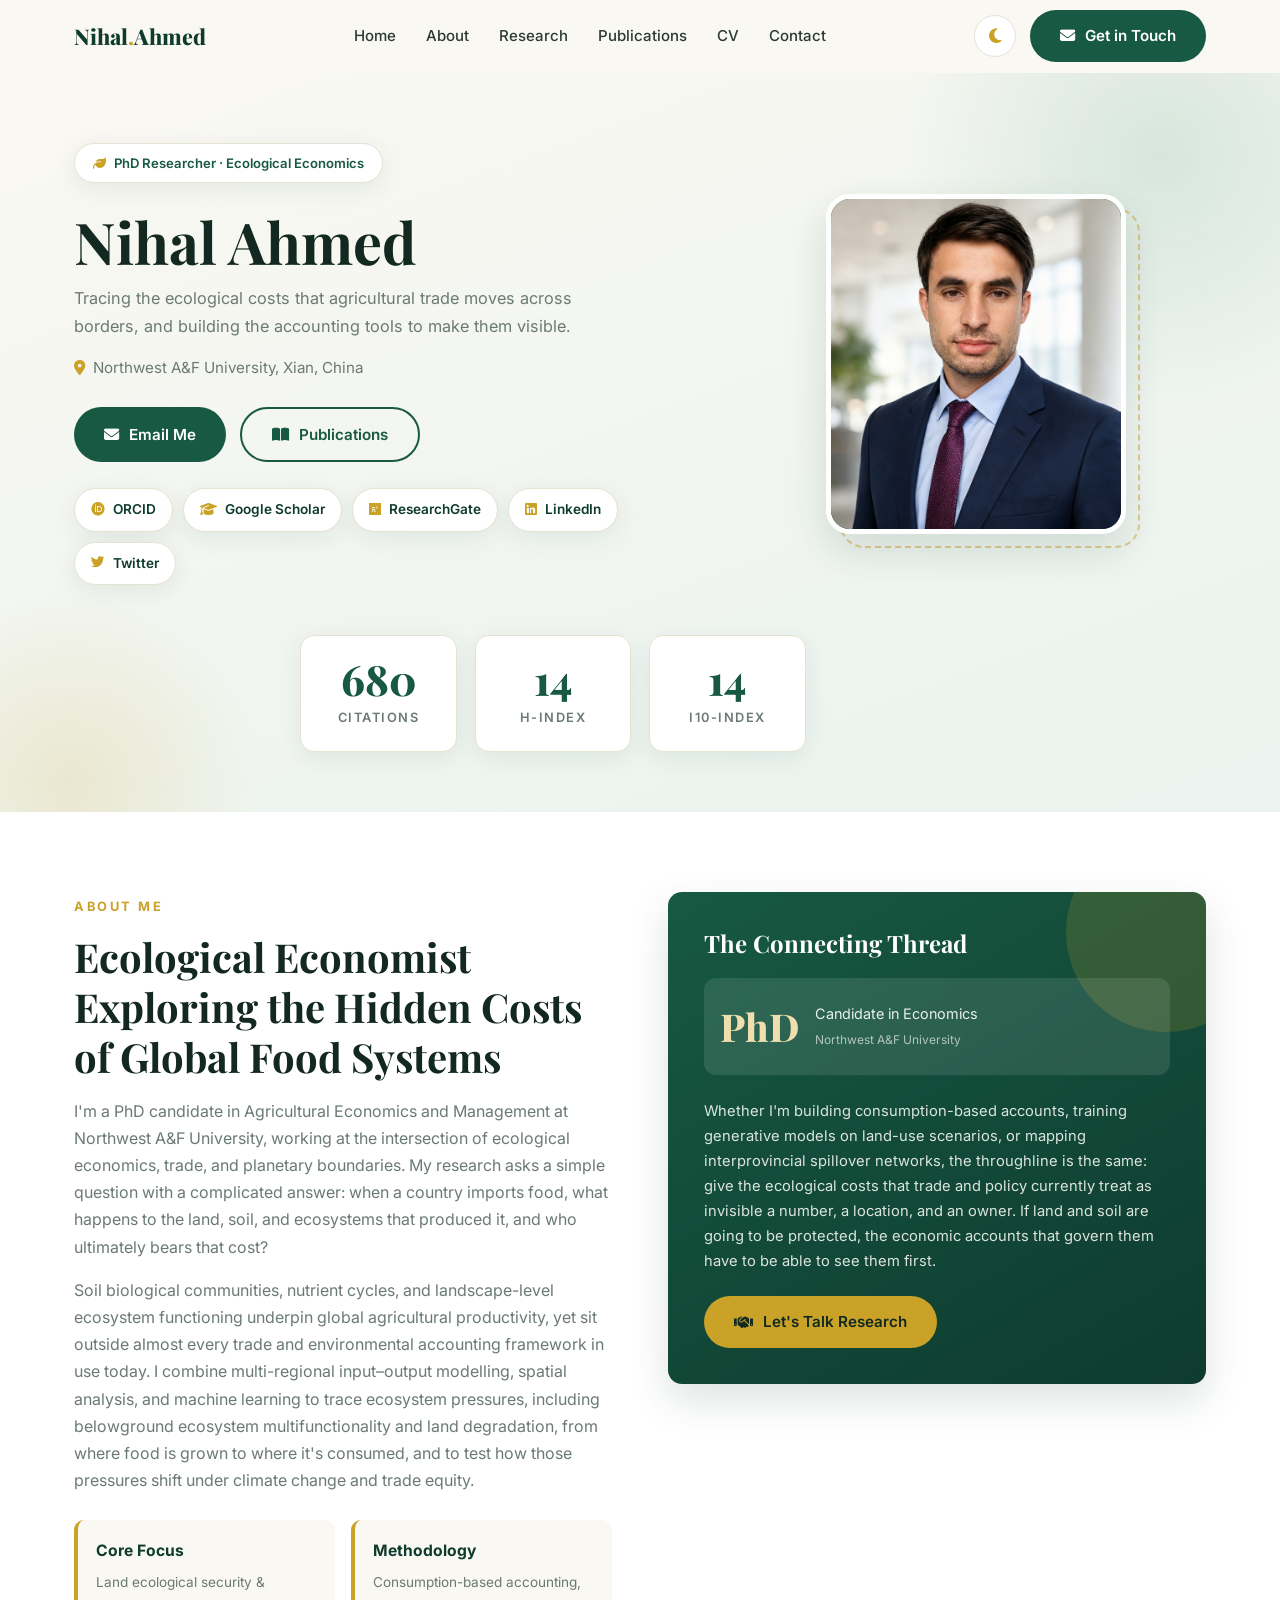
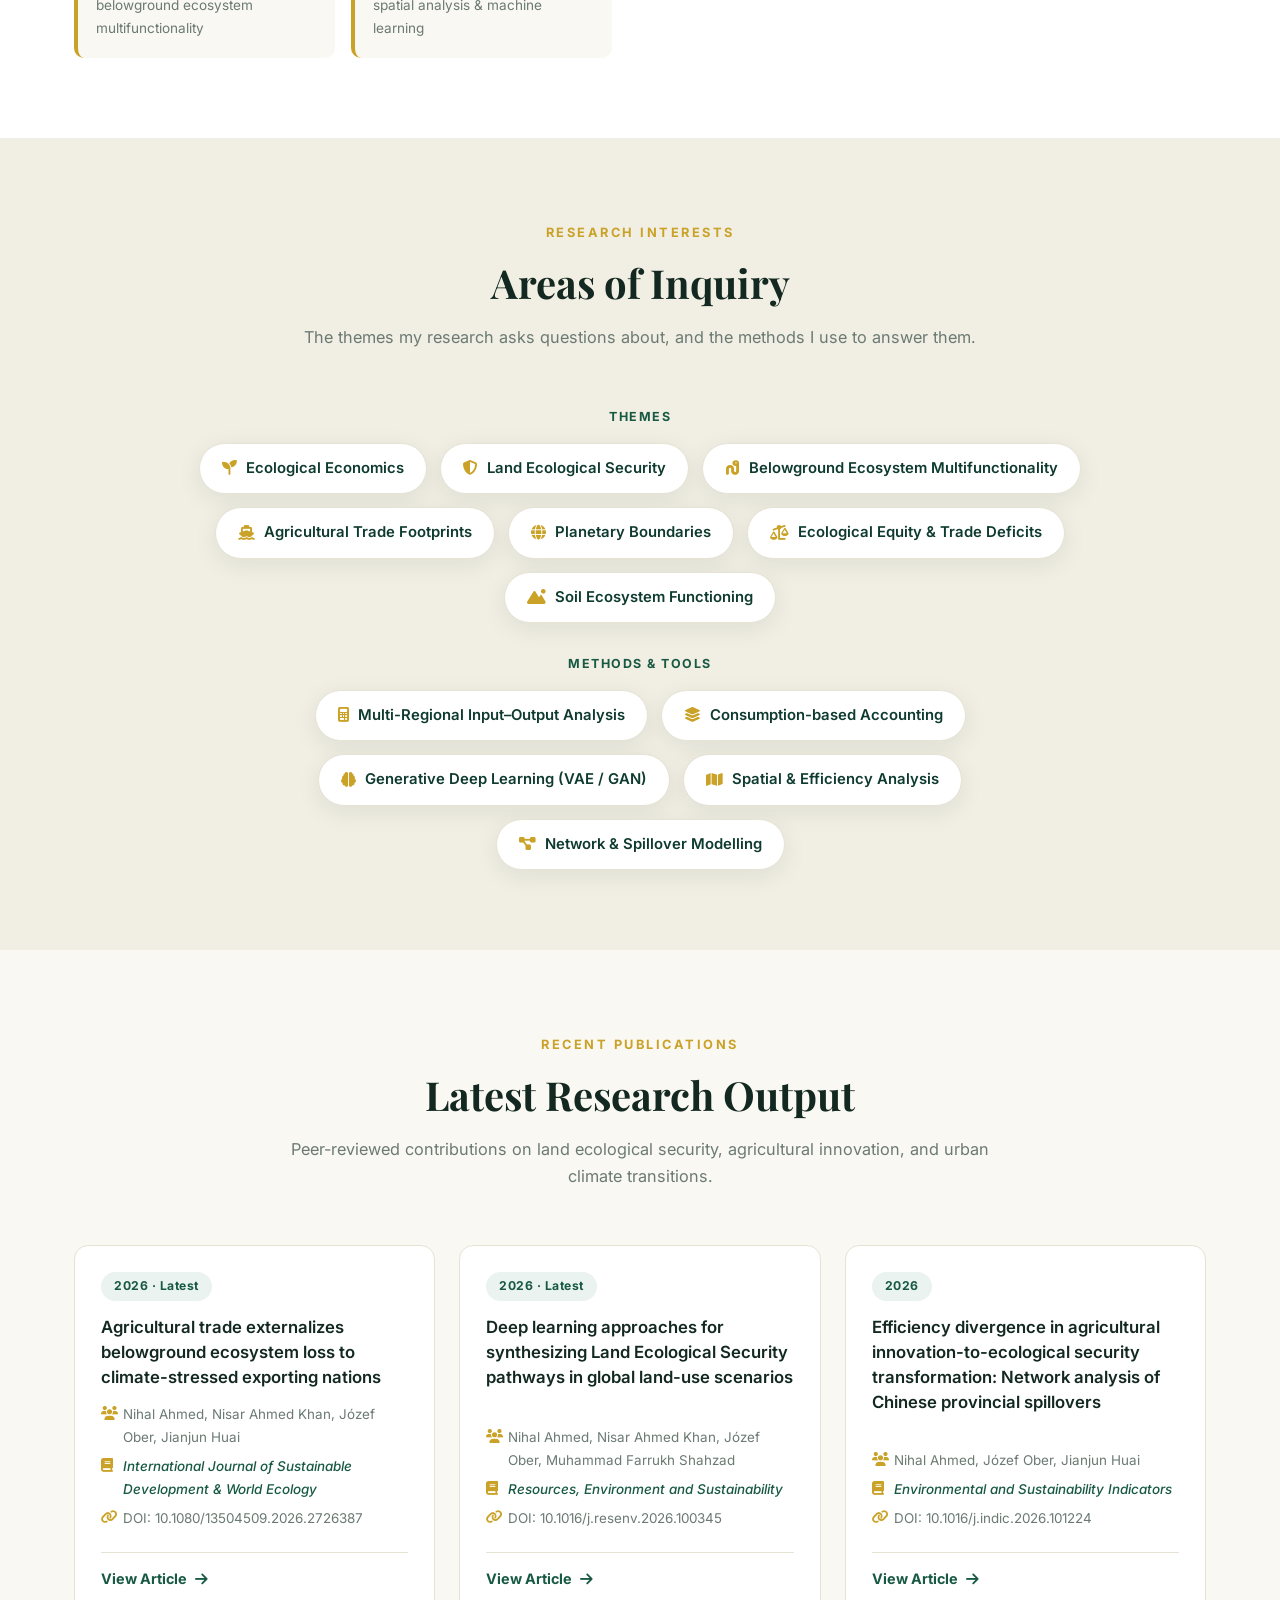
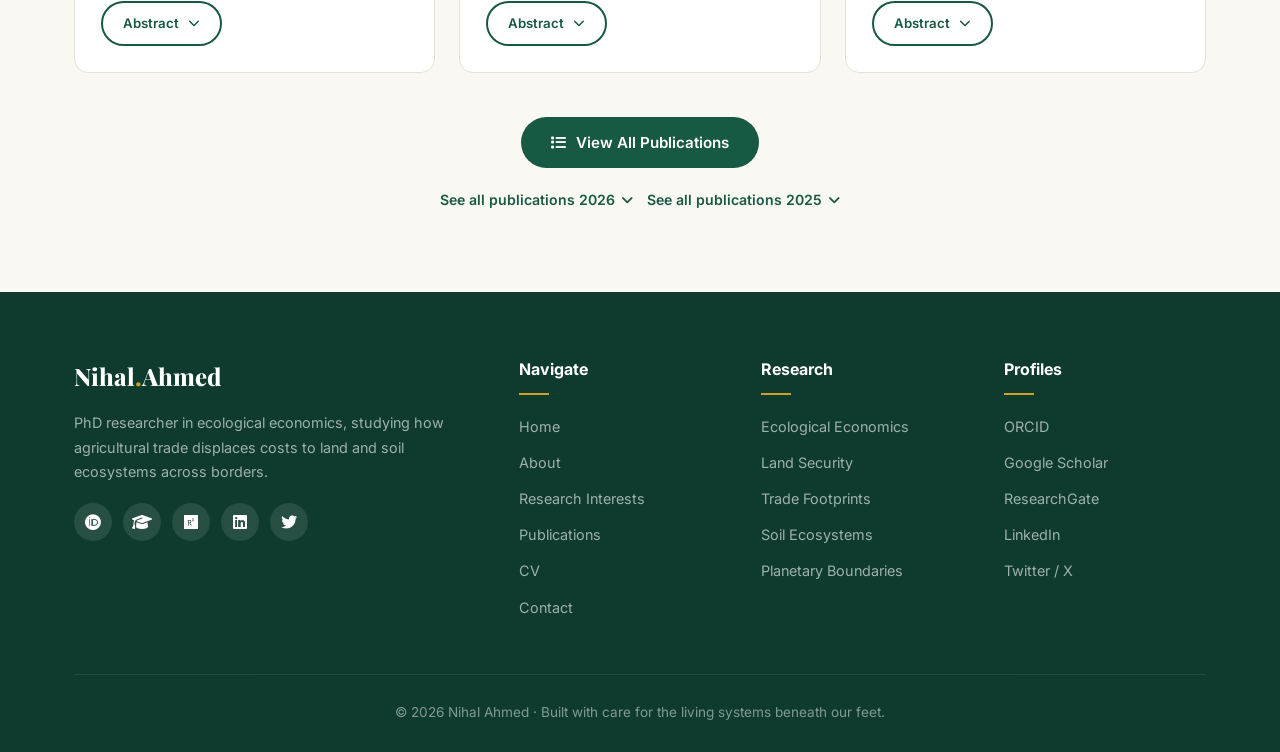
==== commit 54c1138e: "Rename hero Scholar button label to Google Scholar Co-Authored-By: Claude Sonnet 5.5 <noreply@anthro" ====
--- a/index.html
+++ b/index.html
@@ -44,7 +44,7 @@
         </div>
         <div class="hero-social">
           <a href="https://orcid.org/0000-0002-0183-9583" target="_blank"><i class="fa-brands fa-orcid"></i> ORCID</a>
-          <a href="https://scholar.google.com/citations?hl=en&user=thNqdHMAAAAJ&view_op=list_works&sortby=pubdate" target="_blank" rel="noopener"><i class="fa-solid fa-graduation-cap"></i> Scholar</a>
+          <a href="https://scholar.google.com/citations?hl=en&user=thNqdHMAAAAJ&view_op=list_works&sortby=pubdate" target="_blank" rel="noopener"><i class="fa-solid fa-graduation-cap"></i> Google Scholar</a>
           <a href="#"><i class="fa-brands fa-researchgate"></i> ResearchGate</a>
           <a href="#"><i class="fa-brands fa-linkedin"></i> LinkedIn</a>
           <a href="#"><i class="fa-brands fa-twitter"></i> Twitter</a>
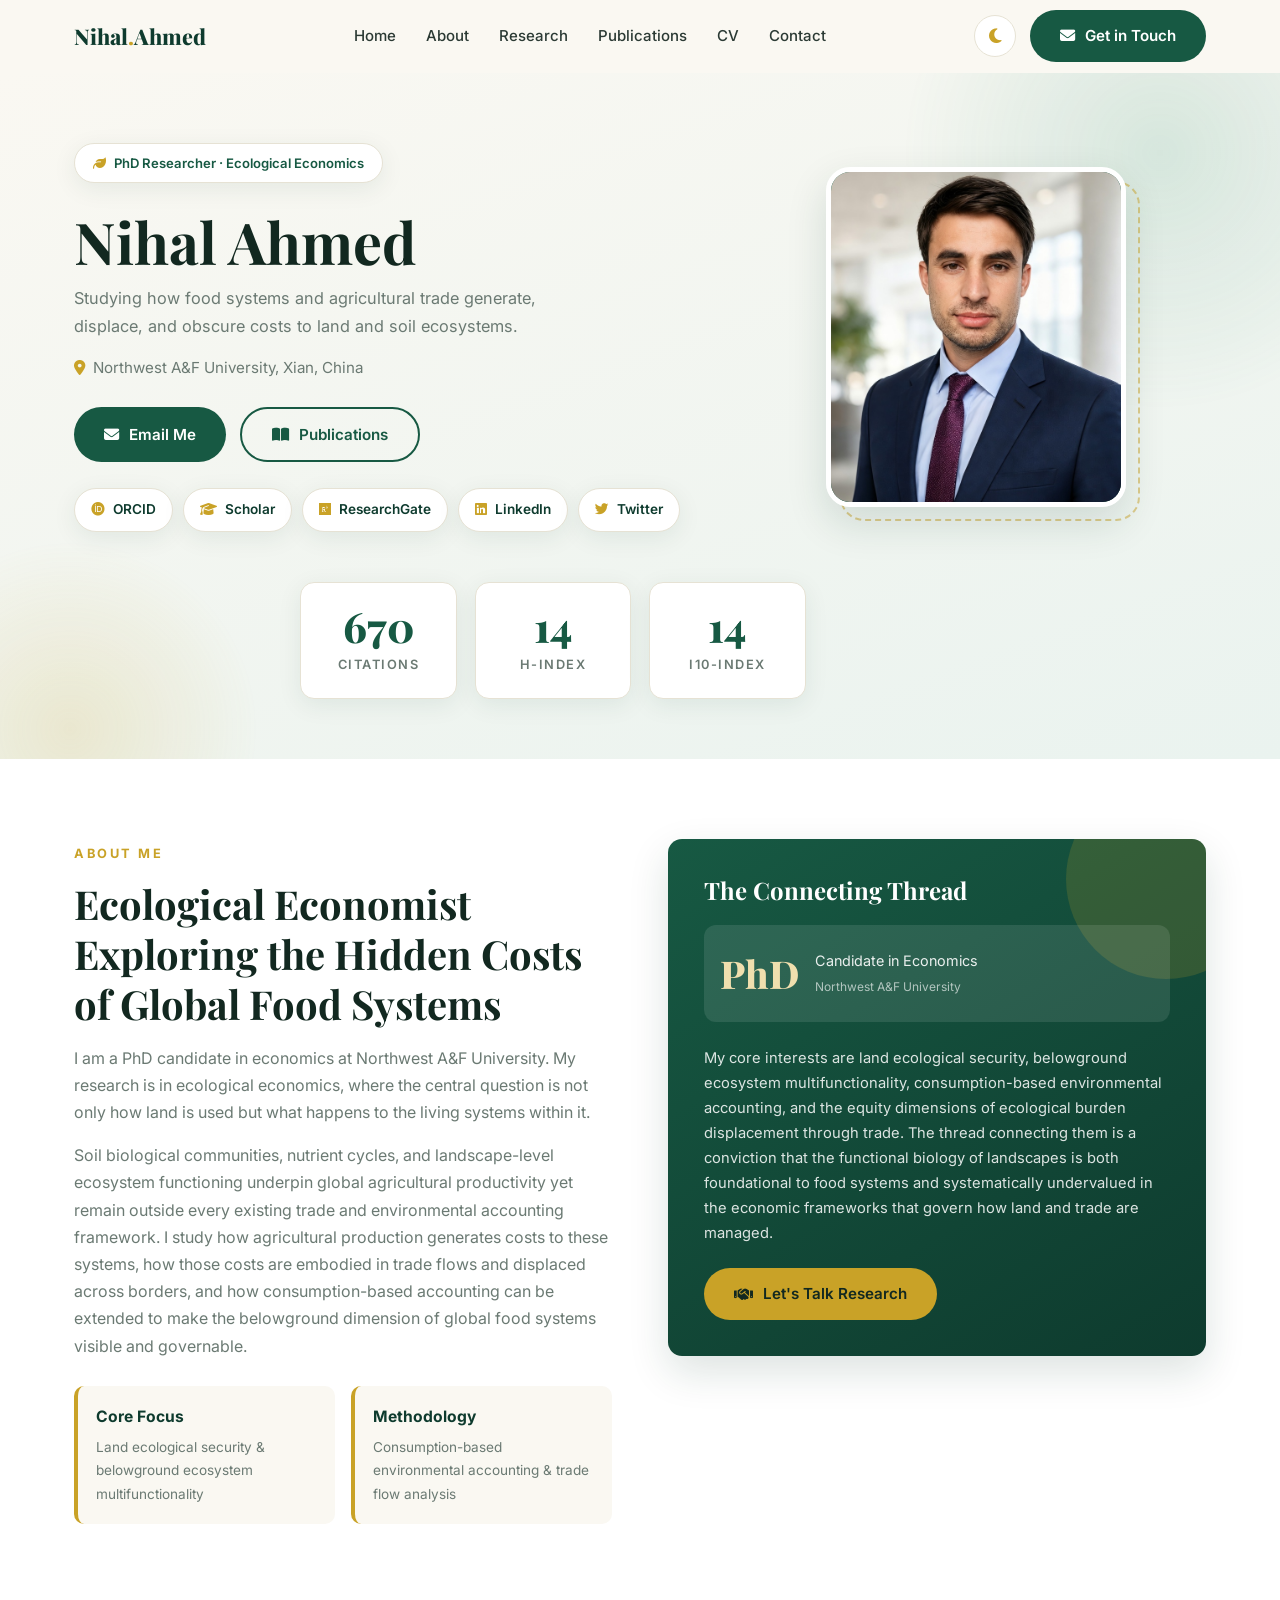
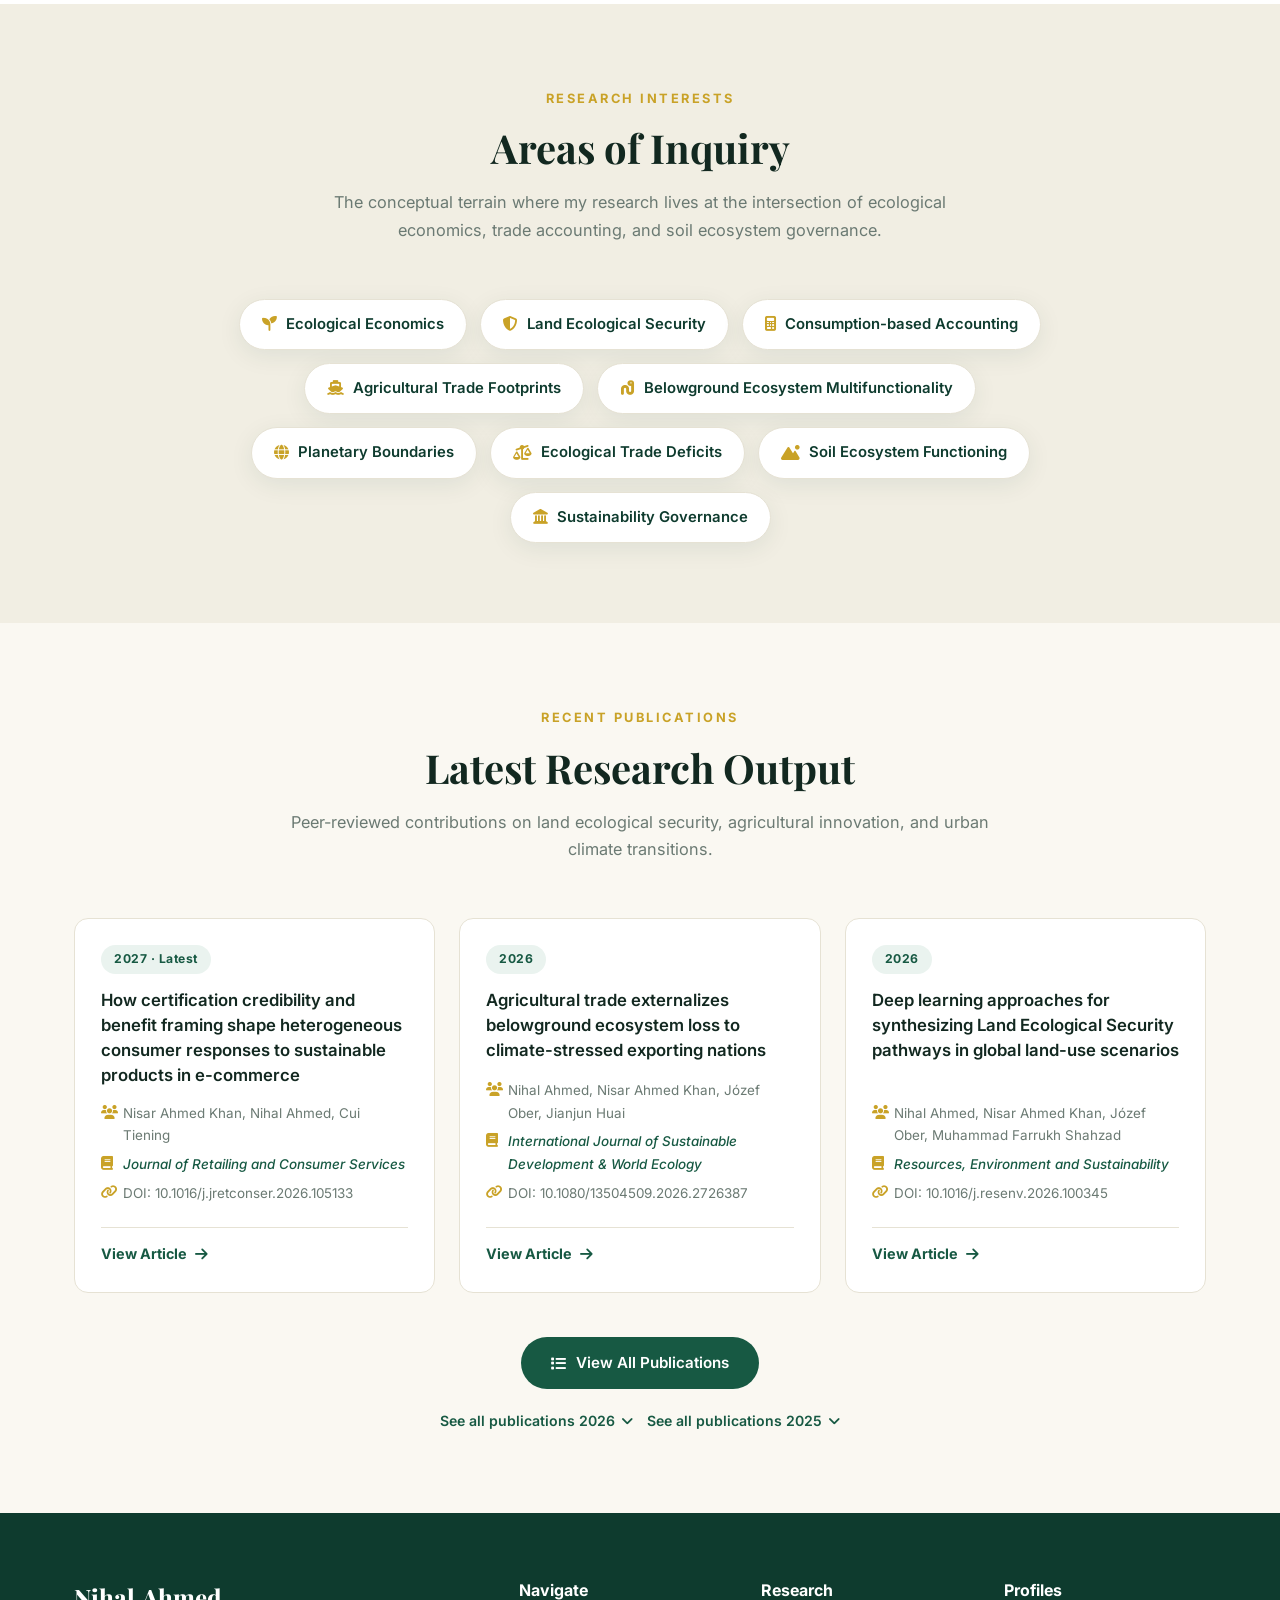
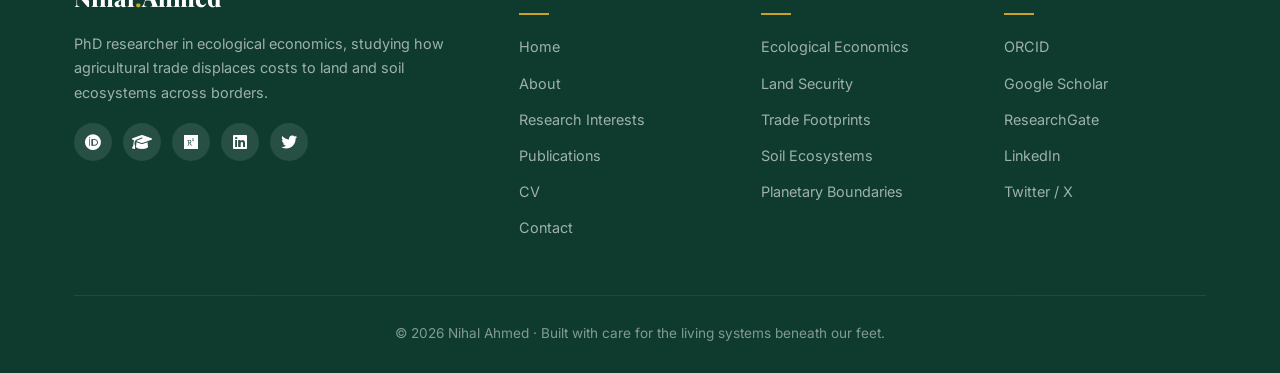
==== commit c55b8075: "Revise bio, citations, and publication links in index.html Updated the hero bio and research descrip" ====
--- a/index.html
+++ b/index.html
@@ -36,7 +36,7 @@
       <div class="hero-text">
         <span class="hero-badge"><i class="fa-solid fa-leaf"></i> PhD Researcher · Ecological Economics</span>
         <h1>Nihal Ahmed</h1>
-        <p class="hero-bio">Tracing the ecological costs that agricultural trade moves across borders, and building the accounting tools to make them visible.</p>
+        <p class="hero-bio">Studying how food systems and agricultural trade generate, displace, and obscure costs to land and soil ecosystems.</p>
         <p class="hero-loc"><i class="fa-solid fa-location-dot"></i> Northwest A&amp;F University, Xian, China</p>
         <div class="hero-actions">
           <a href="mailto:hello@nihalahmed.uk" class="btn btn-green"><i class="fa-solid fa-envelope"></i> Email Me</a>
@@ -44,7 +44,7 @@
         </div>
         <div class="hero-social">
           <a href="https://orcid.org/0000-0002-0183-9583" target="_blank"><i class="fa-brands fa-orcid"></i> ORCID</a>
-          <a href="https://scholar.google.com/citations?hl=en&user=thNqdHMAAAAJ&view_op=list_works&sortby=pubdate" target="_blank" rel="noopener"><i class="fa-solid fa-graduation-cap"></i> Google Scholar</a>
+          <a href="#"><i class="fa-solid fa-graduation-cap"></i> Scholar</a>
           <a href="#"><i class="fa-brands fa-researchgate"></i> ResearchGate</a>
           <a href="#"><i class="fa-brands fa-linkedin"></i> LinkedIn</a>
           <a href="#"><i class="fa-brands fa-twitter"></i> Twitter</a>
@@ -63,7 +63,7 @@
 
     <div class="stats">
       <div class="stat-card">
-        <span class="stat-num counter" data-target="680">680</span>
+        <span class="stat-num counter" data-target="670">670</span>
         <div class="stat-label">Citations</div>
       </div>
     
@@ -85,17 +85,17 @@
       <div class="about-text reveal">
         <span class="section-label">About Me</span>
         <h2 class="section-title">Ecological Economist Exploring the Hidden Costs of Global Food Systems</h2>
-        <p>I'm a PhD candidate in Agricultural Economics and Management at Northwest A&amp;F University, working at the intersection of ecological economics, trade, and planetary boundaries. My research asks a simple question with a complicated answer: when a country imports food, what happens to the land, soil, and ecosystems that produced it, and who ultimately bears that cost?</p>
-        <p>Soil biological communities, nutrient cycles, and landscape-level ecosystem functioning underpin global agricultural productivity, yet sit outside almost every trade and environmental accounting framework in use today. I combine multi-regional input&ndash;output modelling, spatial analysis, and machine learning to trace ecosystem pressures, including belowground ecosystem multifunctionality and land degradation, from where food is grown to where it's consumed, and to test how those pressures shift under climate change and trade equity.</p>
+        <p>I am a PhD candidate in economics at Northwest A&amp;F University. My research is in ecological economics, where the central question is not only how land is used but what happens to the living systems within it.</p>
+        <p>Soil biological communities, nutrient cycles, and landscape-level ecosystem functioning underpin global agricultural productivity yet remain outside every existing trade and environmental accounting framework. I study how agricultural production generates costs to these systems, how those costs are embodied in trade flows and displaced across borders, and how consumption-based accounting can be extended to make the belowground dimension of global food systems visible and governable.</p>
         <div class="about-points">
           <div class="point"><h4>Core Focus</h4><p>Land ecological security &amp; belowground ecosystem multifunctionality</p></div>
-          <div class="point"><h4>Methodology</h4><p>Consumption-based accounting, spatial analysis &amp; machine learning</p></div>
+          <div class="point"><h4>Methodology</h4><p>Consumption-based environmental accounting &amp; trade flow analysis</p></div>
         </div>
       </div>
       <div class="about-card reveal">
         <h3>The Connecting Thread</h3>
         <div class="about-meta"><span class="big">PhD</span><p>Candidate in Economics<br><small style="opacity:.7">Northwest A&amp;F University</small></p></div>
-        <p>Whether I'm building consumption-based accounts, training generative models on land-use scenarios, or mapping interprovincial spillover networks, the throughline is the same: give the ecological costs that trade and policy currently treat as invisible a number, a location, and an owner. If land and soil are going to be protected, the economic accounts that govern them have to be able to see them first.</p>
+        <p>My core interests are land ecological security, belowground ecosystem multifunctionality, consumption-based environmental accounting, and the equity dimensions of ecological burden displacement through trade. The thread connecting them is a conviction that the functional biology of landscapes is both foundational to food systems and systematically undervalued in the economic frameworks that govern how land and trade are managed.</p>
         <a href="contact.html" class="btn btn-gold"><i class="fa-solid fa-handshake"></i> Let's Talk Research</a>
       </div>
     </div>
@@ -107,29 +107,18 @@
     <div class="section-head reveal">
       <span class="section-label">Research Interests</span>
       <h2 class="section-title">Areas of Inquiry</h2>
-      <p class="section-intro">The themes my research asks questions about, and the methods I use to answer them.</p>
-    </div>
-    <div class="interest-group reveal">
-      <span class="interest-group-label">Themes</span>
-      <div class="tag-cloud">
-        <span class="tag"><i class="fa-solid fa-seedling"></i> Ecological Economics</span>
-        <span class="tag"><i class="fa-solid fa-shield-halved"></i> Land Ecological Security</span>
-        <span class="tag"><i class="fa-solid fa-worm"></i> Belowground Ecosystem Multifunctionality</span>
-        <span class="tag"><i class="fa-solid fa-ship"></i> Agricultural Trade Footprints</span>
-        <span class="tag"><i class="fa-solid fa-globe"></i> Planetary Boundaries</span>
-        <span class="tag"><i class="fa-solid fa-scale-unbalanced"></i> Ecological Equity &amp; Trade Deficits</span>
-        <span class="tag"><i class="fa-solid fa-mountain-sun"></i> Soil Ecosystem Functioning</span>
-      </div>
-    </div>
-    <div class="interest-group reveal">
-      <span class="interest-group-label">Methods &amp; Tools</span>
-      <div class="tag-cloud">
-        <span class="tag"><i class="fa-solid fa-calculator"></i> Multi-Regional Input&ndash;Output Analysis</span>
-        <span class="tag"><i class="fa-solid fa-layer-group"></i> Consumption-based Accounting</span>
-        <span class="tag"><i class="fa-solid fa-brain"></i> Generative Deep Learning (VAE / GAN)</span>
-        <span class="tag"><i class="fa-solid fa-map"></i> Spatial &amp; Efficiency Analysis</span>
-        <span class="tag"><i class="fa-solid fa-diagram-project"></i> Network &amp; Spillover Modelling</span>
-      </div>
+      <p class="section-intro">The conceptual terrain where my research lives at the intersection of ecological economics, trade accounting, and soil ecosystem governance.</p>
+    </div>
+    <div class="tag-cloud reveal">
+      <span class="tag"><i class="fa-solid fa-seedling"></i> Ecological Economics</span>
+      <span class="tag"><i class="fa-solid fa-shield-halved"></i> Land Ecological Security</span>
+      <span class="tag"><i class="fa-solid fa-calculator"></i> Consumption-based Accounting</span>
+      <span class="tag"><i class="fa-solid fa-ship"></i> Agricultural Trade Footprints</span>
+      <span class="tag"><i class="fa-solid fa-worm"></i> Belowground Ecosystem Multifunctionality</span>
+      <span class="tag"><i class="fa-solid fa-globe"></i> Planetary Boundaries</span>
+      <span class="tag"><i class="fa-solid fa-scale-unbalanced"></i> Ecological Trade Deficits</span>
+      <span class="tag"><i class="fa-solid fa-mountain-sun"></i> Soil Ecosystem Functioning</span>
+      <span class="tag"><i class="fa-solid fa-landmark"></i> Sustainability Governance</span>
     </div>
   </div>
 </section>
@@ -145,43 +134,32 @@
 
       <!-- Paper 1: "Latest" -->
       <article class="pub-card reveal">
-        <span class="pub-year">2026 · Latest</span>
+        <span class="pub-year">2027 · Latest</span>
+        <h3><a href="https://doi.org/10.1016/j.jretconser.2026.105133" target="_blank">How certification credibility and benefit framing shape heterogeneous consumer responses to sustainable products in e-commerce</a></h3>
+        <p class="pub-meta"><i class="fa-solid fa-users"></i> Nisar Ahmed Khan, Nihal Ahmed, Cui Tiening</p>
+        <p class="pub-meta"><i class="fa-solid fa-book"></i> <span class="pub-journal">Journal of Retailing and Consumer Services</span></p>
+        <p class="pub-meta"><i class="fa-solid fa-link"></i> DOI: 10.1016/j.jretconser.2026.105133</p>
+        <a href="https://doi.org/10.1016/j.jretconser.2026.105133" target="_blank" class="pub-link">View Article <i class="fa-solid fa-arrow-right"></i></a>
+      </article>
+
+      <!-- Paper 2 -->
+      <article class="pub-card reveal">
+        <span class="pub-year">2026</span>
         <h3><a href="https://doi.org/10.1080/13504509.2026.2726387" target="_blank">Agricultural trade externalizes belowground ecosystem loss to climate-stressed exporting nations</a></h3>
         <p class="pub-meta"><i class="fa-solid fa-users"></i> Nihal Ahmed, Nisar Ahmed Khan, Józef Ober, Jianjun Huai</p>
         <p class="pub-meta"><i class="fa-solid fa-book"></i> <span class="pub-journal">International Journal of Sustainable Development & World Ecology</span></p>
         <p class="pub-meta"><i class="fa-solid fa-link"></i> DOI: 10.1080/13504509.2026.2726387</p>
         <a href="https://doi.org/10.1080/13504509.2026.2726387" target="_blank" class="pub-link">View Article <i class="fa-solid fa-arrow-right"></i></a>
-        <details class="pub-abstract">
-          <summary>Abstract <i class="fa-solid fa-chevron-down"></i></summary>
-          <p class="abstract-text">International agricultural trade redistributes environmental burdens across borders, yet one cost remains unquantified: the loss of belowground ecosystem multifunctionality (BEMF) in producing nations, and the degree to which climate warming amplifies it. We provide the first global quantification of trade-embodied BEMF loss, coupling 15 soil biological and biogeochemical indicators with the FABIO multi-regional input-output framework (155 matched exporting nations, 123 commodity sectors) and CMIP6 projections under three emissions scenarios to 2100. International trade embodies 14.7% of global cropland BEMF production. Thermally stressed exporters sustain 37% lower per-hectare BEMF than climatically stable exporters, yet direct a larger share of their production into trade, so supply chains draw disproportionately on the most ecologically depleted regions. Export-driven hotspots concentrate in Brazil, Sudan, India, and Eswatini, with the Brazil-to-China soybean corridor the single largest transfer. We argue for integrating belowground indicators into consumption-based accounting and applying a Climate Exacerbation Factor within climate-adjusted supply chain governance.</p>
-        </details>
       </article>
-      <!-- Paper 2:  "Latest" -->      
+
+      <!-- Paper 3 -->
       <article class="pub-card reveal">
-        <span class="pub-year">2026 · Latest</span>
+        <span class="pub-year">2026</span>
         <h3><a href="https://doi.org/10.1016/j.resenv.2026.100345" target="_blank">Deep learning approaches for synthesizing Land Ecological Security pathways in global land-use scenarios</a></h3>
         <p class="pub-meta"><i class="fa-solid fa-users"></i> Nihal Ahmed, Nisar Ahmed Khan, Józef Ober, Muhammad Farrukh Shahzad</p>
         <p class="pub-meta"><i class="fa-solid fa-book"></i> <span class="pub-journal">Resources, Environment and Sustainability</span></p>
         <p class="pub-meta"><i class="fa-solid fa-link"></i> DOI: 10.1016/j.resenv.2026.100345</p>
         <a href="https://doi.org/10.1016/j.resenv.2026.100345" target="_blank" class="pub-link">View Article <i class="fa-solid fa-arrow-right"></i></a>
-        <details class="pub-abstract">
-          <summary>Abstract <i class="fa-solid fa-chevron-down"></i></summary>
-          <p class="abstract-text">Land-use scenario projections are essential tools for sustainable development planning, but conventional integrated assessment model (IAM) approaches face computational constraints and limited scenario diversity across land degradation risk categories. We present a deep-learning methodology for categorizing and synthesizing Land Ecological Security (LES) trajectories using artificial scenario generation based on SDG 15.3.1 degradation indicators. Examining 1,202 land-use projections from the CMIP6/ScenarioMIP LUH2 database, we trained three generative deep learning models (Variational Autoencoder, Conditional GAN, Recurrent Conditional GAN) to synthesize 30,000 artificial land-use trajectories at minimal computational cost across High-LES, Mid-LES, and Low-LES pathway classes, reproducing key variable distributions and passing internal land-balance checks. The Variational Autoencoder framework delivered superior classification performance, showing that deep learning can augment conventional land-system assessment while maintaining consistency with traditional IAM frameworks.</p>
-        </details>
-      </article>
-
-      <!-- Paper 3 -->
-      <article class="pub-card reveal">
-        <span class="pub-year">2026</span>
-        <h3><a href="https://doi.org/10.1016/j.indic.2026.101224" target="_blank">Efficiency divergence in agricultural innovation-to-ecological security transformation: Network analysis of Chinese provincial spillovers</a></h3>
-        <p class="pub-meta"><i class="fa-solid fa-users"></i> Nihal Ahmed, Józef Ober, Jianjun Huai</p>
-        <p class="pub-meta"><i class="fa-solid fa-book"></i> <span class="pub-journal">Environmental and Sustainability Indicators</span></p>
-        <p class="pub-meta"><i class="fa-solid fa-link"></i> DOI: 10.1016/j.indic.2026.101224</p>
-        <a href="https://doi.org/10.1016/j.indic.2026.101224" target="_blank" class="pub-link">View Article <i class="fa-solid fa-arrow-right"></i></a>
-        <details class="pub-abstract">
-          <summary>Abstract <i class="fa-solid fa-chevron-down"></i></summary>
-          <p class="abstract-text">Agricultural innovation is a critical pathway for achieving land ecological security under intensifying environmental pressures, yet how it drives outcomes across spatial scales and through network mechanisms remains underexplored. We analyze how Chinese provinces transform agricultural innovation resources into land ecological security outcomes, integrating Slacks-Based Measure models with undesirable outputs and social network analysis, using a modified gravity model to construct interprovincial association networks. Provincial efficiency showed substantial spatial heterogeneity and growing divergence rather than convergence, while the association network maintained constant density but declining functional performance. Network analysis revealed that agricultural innovation differences and geographic distance were the strongest drivers of network formation, and block modelling identified four functionally distinct provincial clusters with hierarchical spillover patterns, showing that complementarity rather than similarity drives effective network formation in sustainability transitions.</p>
-        </details>
       </article>
     </div>
     <div class="view-all-wrap reveal">
@@ -202,7 +180,7 @@
         <p>PhD researcher in ecological economics, studying how agricultural trade displaces costs to land and soil ecosystems across borders.</p>
         <div class="social-row">
           <a href="https://orcid.org/0000-0002-0183-9583" target="_blank"><i class="fa-brands fa-orcid"></i></a>
-          <a href="https://scholar.google.com/citations?hl=en&user=thNqdHMAAAAJ&view_op=list_works&sortby=pubdate" target="_blank" rel="noopener" aria-label="Google Scholar"><i class="fa-solid fa-graduation-cap"></i></a>
+          <a href="#"><i class="fa-solid fa-graduation-cap"></i></a>
           <a href="#"><i class="fa-brands fa-researchgate"></i></a>
           <a href="#"><i class="fa-brands fa-linkedin"></i></a>
           <a href="#"><i class="fa-brands fa-twitter"></i></a>
@@ -233,7 +211,7 @@
         <h4>Profiles</h4>
         <ul>
           <li><a href="https://orcid.org/0000-0002-0183-9583" target="_blank">ORCID</a></li>
-          <li><a href="https://scholar.google.com/citations?hl=en&user=thNqdHMAAAAJ&view_op=list_works&sortby=pubdate" target="_blank" rel="noopener">Google Scholar</a></li>
+          <li><a href="#">Google Scholar</a></li>
           <li><a href="#">ResearchGate</a></li>
           <li><a href="#">LinkedIn</a></li>
           <li><a href="#">Twitter / X</a></li>
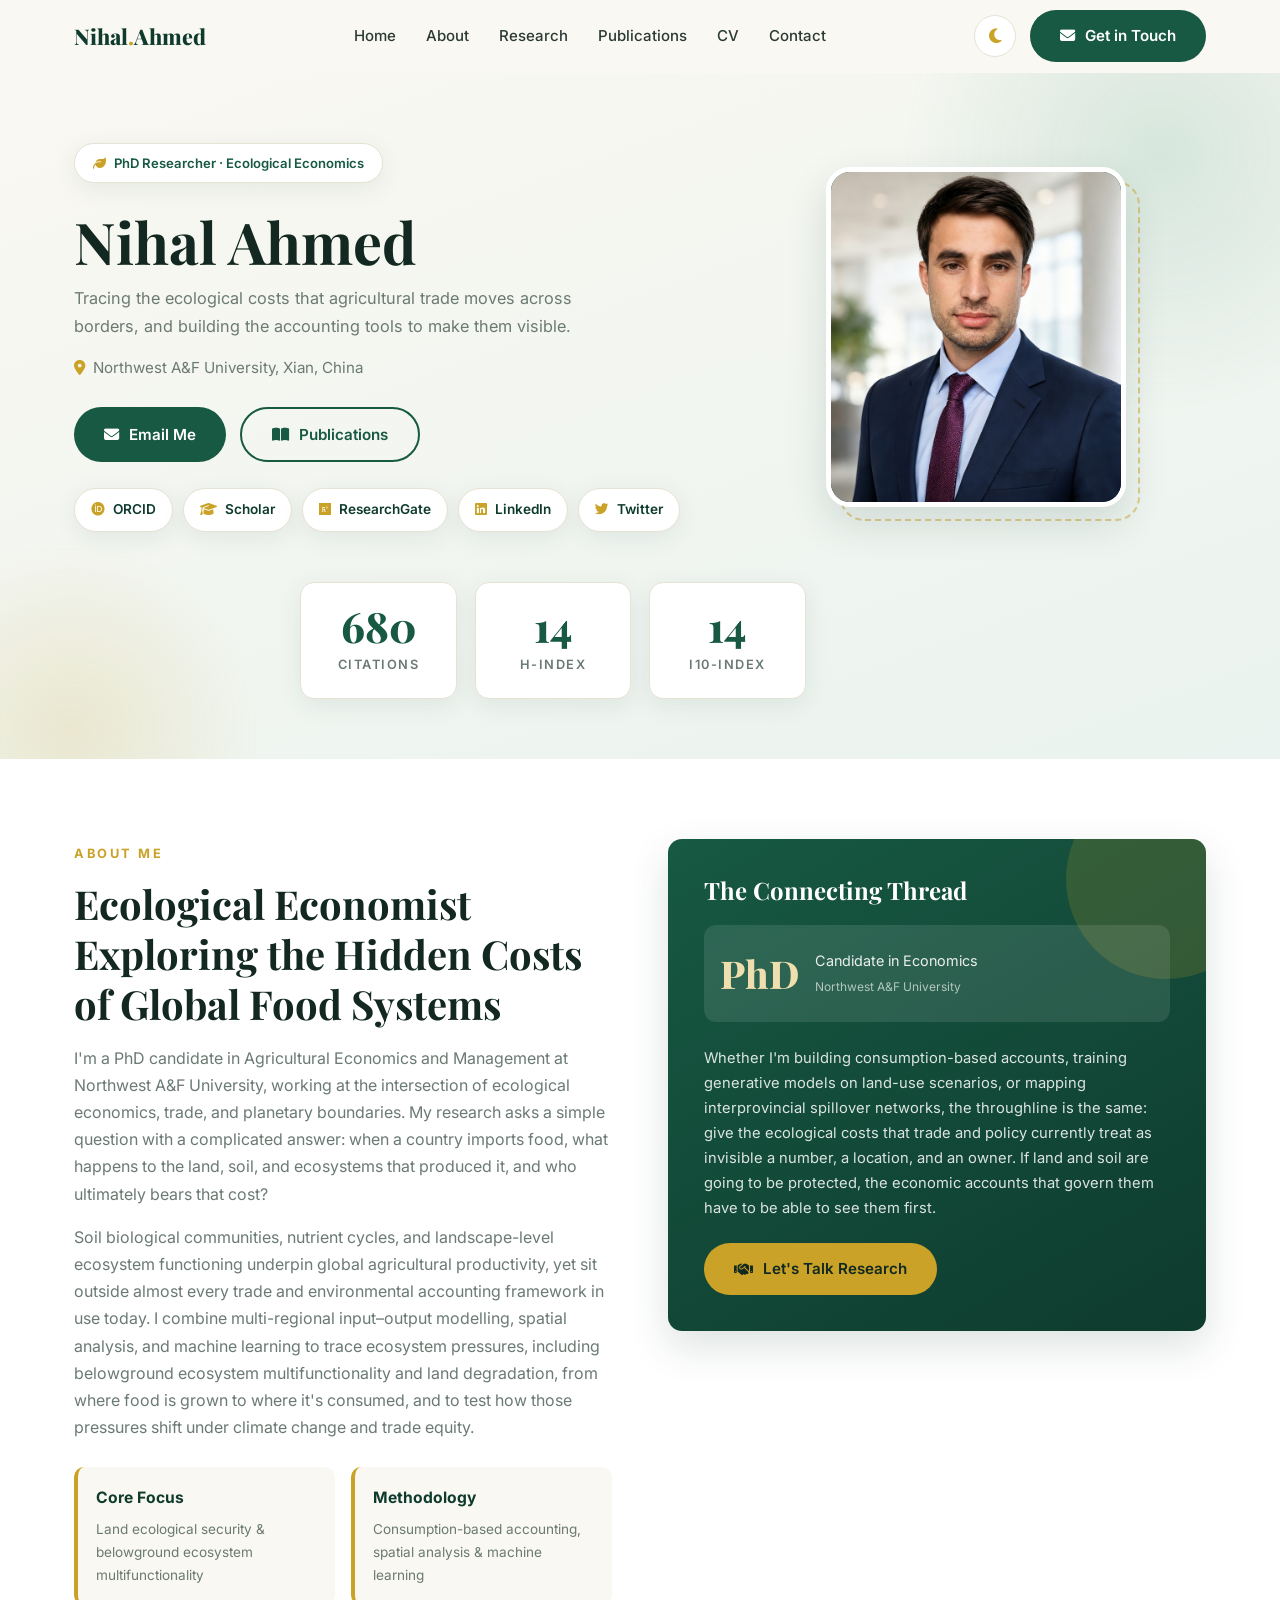
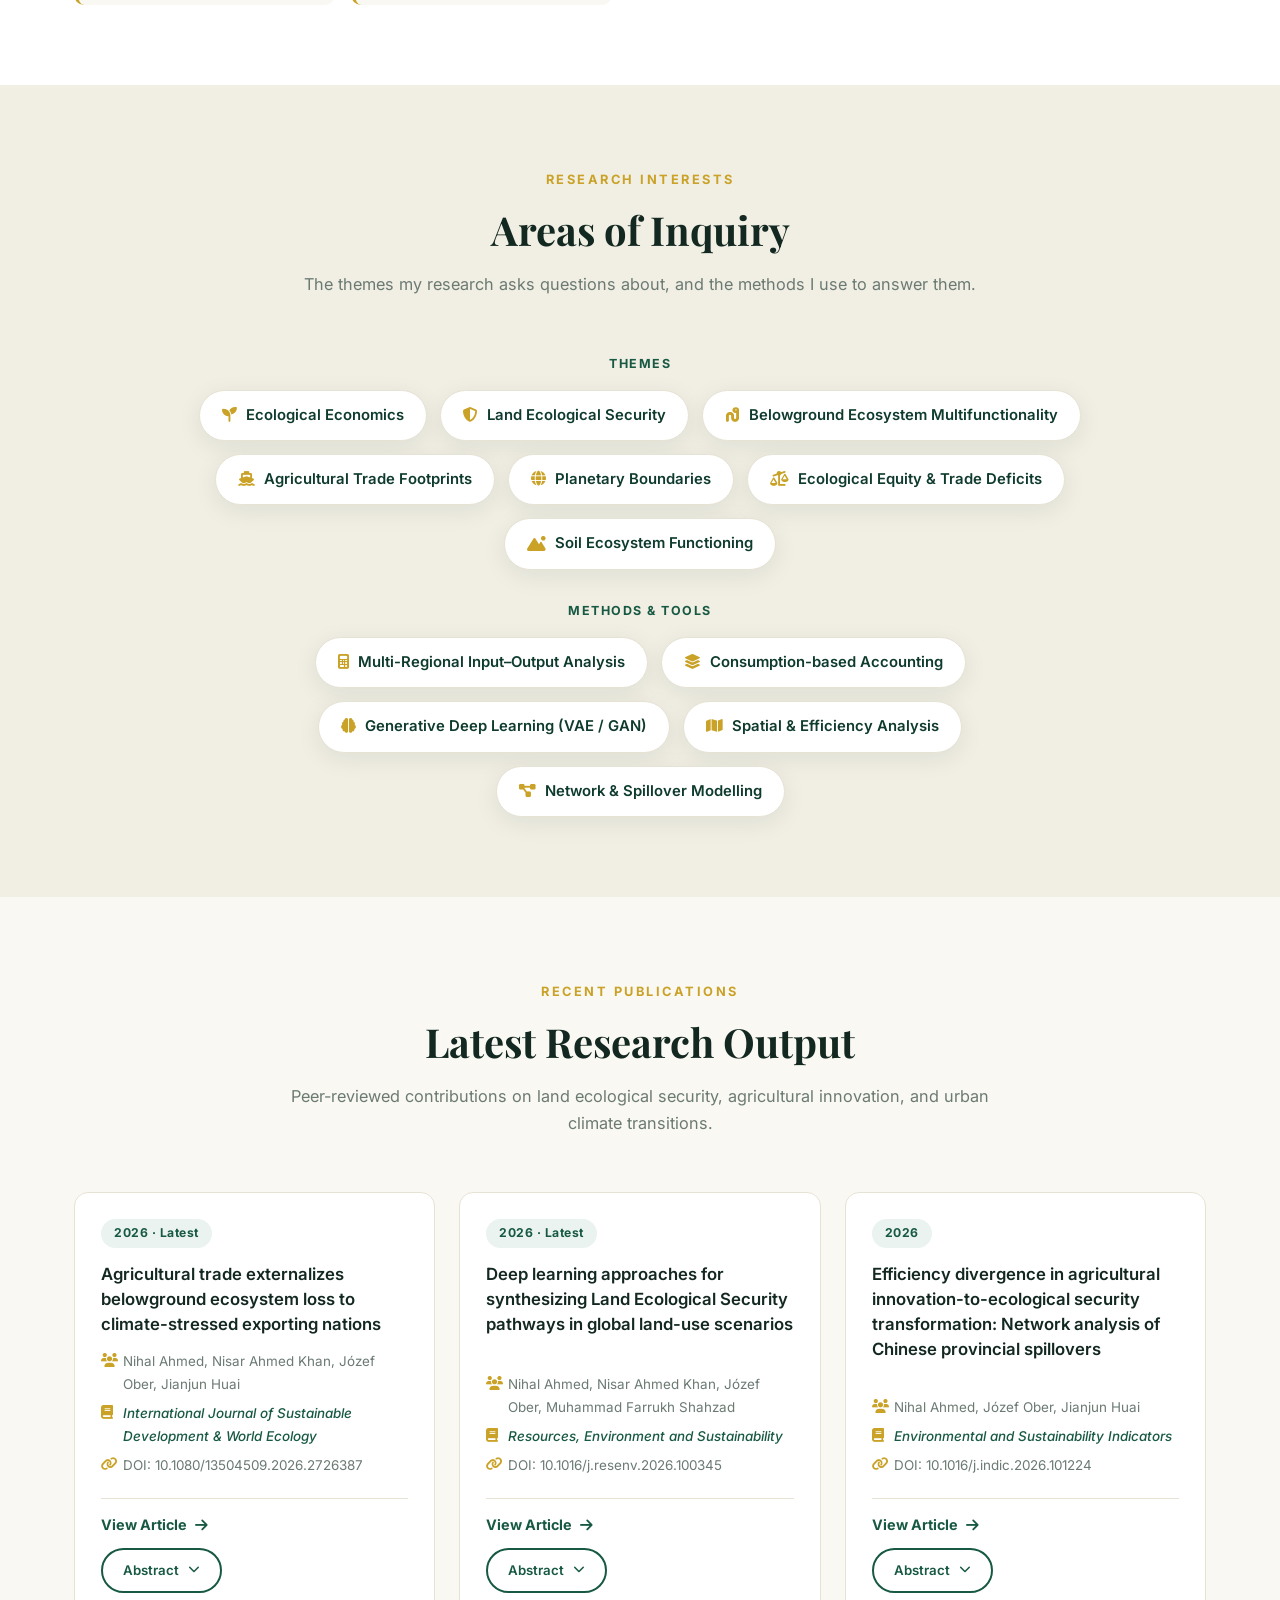
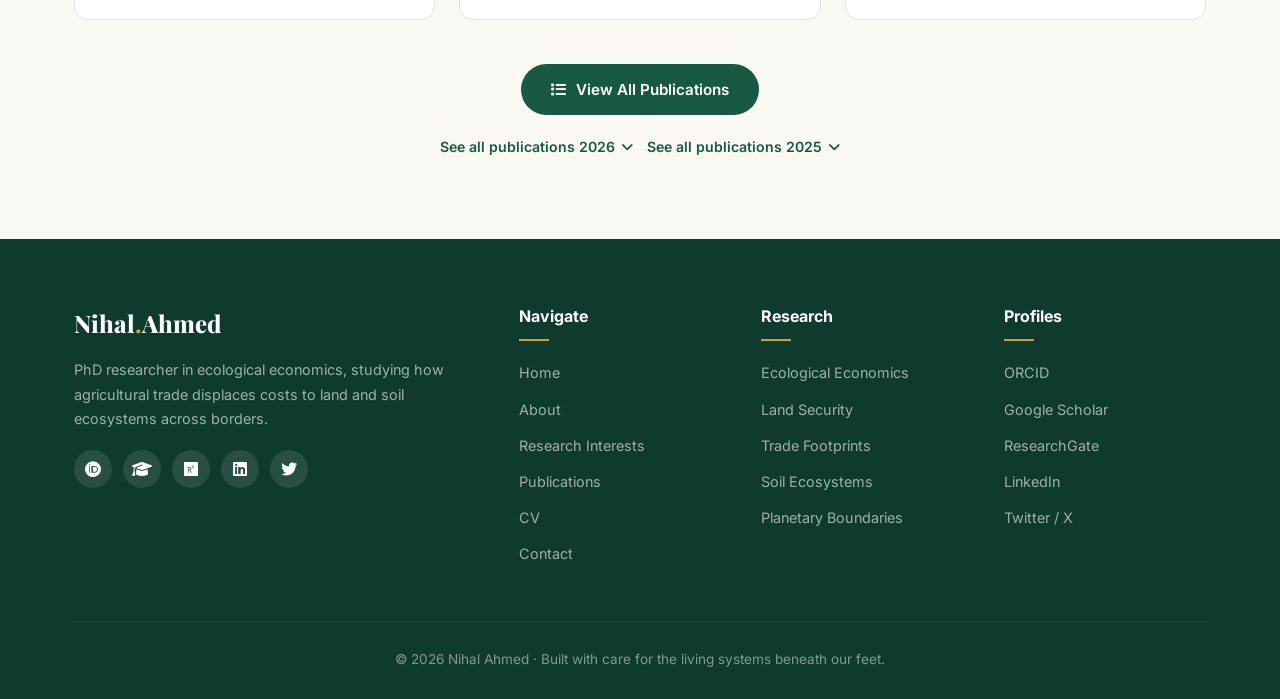
==== commit c706976c: "Revise biography, research interests, and citations Updated biography and research interests section" ====
--- a/index.html
+++ b/index.html
@@ -36,7 +36,7 @@
       <div class="hero-text">
         <span class="hero-badge"><i class="fa-solid fa-leaf"></i> PhD Researcher · Ecological Economics</span>
         <h1>Nihal Ahmed</h1>
-        <p class="hero-bio">Studying how food systems and agricultural trade generate, displace, and obscure costs to land and soil ecosystems.</p>
+        <p class="hero-bio">Tracing the ecological costs that agricultural trade moves across borders, and building the accounting tools to make them visible.</p>
         <p class="hero-loc"><i class="fa-solid fa-location-dot"></i> Northwest A&amp;F University, Xian, China</p>
         <div class="hero-actions">
           <a href="mailto:hello@nihalahmed.uk" class="btn btn-green"><i class="fa-solid fa-envelope"></i> Email Me</a>
@@ -63,7 +63,7 @@
 
     <div class="stats">
       <div class="stat-card">
-        <span class="stat-num counter" data-target="670">670</span>
+        <span class="stat-num counter" data-target="680">680</span>
         <div class="stat-label">Citations</div>
       </div>
     
@@ -85,17 +85,17 @@
       <div class="about-text reveal">
         <span class="section-label">About Me</span>
         <h2 class="section-title">Ecological Economist Exploring the Hidden Costs of Global Food Systems</h2>
-        <p>I am a PhD candidate in economics at Northwest A&amp;F University. My research is in ecological economics, where the central question is not only how land is used but what happens to the living systems within it.</p>
-        <p>Soil biological communities, nutrient cycles, and landscape-level ecosystem functioning underpin global agricultural productivity yet remain outside every existing trade and environmental accounting framework. I study how agricultural production generates costs to these systems, how those costs are embodied in trade flows and displaced across borders, and how consumption-based accounting can be extended to make the belowground dimension of global food systems visible and governable.</p>
+        <p>I'm a PhD candidate in Agricultural Economics and Management at Northwest A&amp;F University, working at the intersection of ecological economics, trade, and planetary boundaries. My research asks a simple question with a complicated answer: when a country imports food, what happens to the land, soil, and ecosystems that produced it, and who ultimately bears that cost?</p>
+        <p>Soil biological communities, nutrient cycles, and landscape-level ecosystem functioning underpin global agricultural productivity, yet sit outside almost every trade and environmental accounting framework in use today. I combine multi-regional input&ndash;output modelling, spatial analysis, and machine learning to trace ecosystem pressures, including belowground ecosystem multifunctionality and land degradation, from where food is grown to where it's consumed, and to test how those pressures shift under climate change and trade equity.</p>
         <div class="about-points">
           <div class="point"><h4>Core Focus</h4><p>Land ecological security &amp; belowground ecosystem multifunctionality</p></div>
-          <div class="point"><h4>Methodology</h4><p>Consumption-based environmental accounting &amp; trade flow analysis</p></div>
+          <div class="point"><h4>Methodology</h4><p>Consumption-based accounting, spatial analysis &amp; machine learning</p></div>
         </div>
       </div>
       <div class="about-card reveal">
         <h3>The Connecting Thread</h3>
         <div class="about-meta"><span class="big">PhD</span><p>Candidate in Economics<br><small style="opacity:.7">Northwest A&amp;F University</small></p></div>
-        <p>My core interests are land ecological security, belowground ecosystem multifunctionality, consumption-based environmental accounting, and the equity dimensions of ecological burden displacement through trade. The thread connecting them is a conviction that the functional biology of landscapes is both foundational to food systems and systematically undervalued in the economic frameworks that govern how land and trade are managed.</p>
+        <p>Whether I'm building consumption-based accounts, training generative models on land-use scenarios, or mapping interprovincial spillover networks, the throughline is the same: give the ecological costs that trade and policy currently treat as invisible a number, a location, and an owner. If land and soil are going to be protected, the economic accounts that govern them have to be able to see them first.</p>
         <a href="contact.html" class="btn btn-gold"><i class="fa-solid fa-handshake"></i> Let's Talk Research</a>
       </div>
     </div>
@@ -107,18 +107,29 @@
     <div class="section-head reveal">
       <span class="section-label">Research Interests</span>
       <h2 class="section-title">Areas of Inquiry</h2>
-      <p class="section-intro">The conceptual terrain where my research lives at the intersection of ecological economics, trade accounting, and soil ecosystem governance.</p>
-    </div>
-    <div class="tag-cloud reveal">
-      <span class="tag"><i class="fa-solid fa-seedling"></i> Ecological Economics</span>
-      <span class="tag"><i class="fa-solid fa-shield-halved"></i> Land Ecological Security</span>
-      <span class="tag"><i class="fa-solid fa-calculator"></i> Consumption-based Accounting</span>
-      <span class="tag"><i class="fa-solid fa-ship"></i> Agricultural Trade Footprints</span>
-      <span class="tag"><i class="fa-solid fa-worm"></i> Belowground Ecosystem Multifunctionality</span>
-      <span class="tag"><i class="fa-solid fa-globe"></i> Planetary Boundaries</span>
-      <span class="tag"><i class="fa-solid fa-scale-unbalanced"></i> Ecological Trade Deficits</span>
-      <span class="tag"><i class="fa-solid fa-mountain-sun"></i> Soil Ecosystem Functioning</span>
-      <span class="tag"><i class="fa-solid fa-landmark"></i> Sustainability Governance</span>
+      <p class="section-intro">The themes my research asks questions about, and the methods I use to answer them.</p>
+    </div>
+    <div class="interest-group reveal">
+      <span class="interest-group-label">Themes</span>
+      <div class="tag-cloud">
+        <span class="tag"><i class="fa-solid fa-seedling"></i> Ecological Economics</span>
+        <span class="tag"><i class="fa-solid fa-shield-halved"></i> Land Ecological Security</span>
+        <span class="tag"><i class="fa-solid fa-worm"></i> Belowground Ecosystem Multifunctionality</span>
+        <span class="tag"><i class="fa-solid fa-ship"></i> Agricultural Trade Footprints</span>
+        <span class="tag"><i class="fa-solid fa-globe"></i> Planetary Boundaries</span>
+        <span class="tag"><i class="fa-solid fa-scale-unbalanced"></i> Ecological Equity &amp; Trade Deficits</span>
+        <span class="tag"><i class="fa-solid fa-mountain-sun"></i> Soil Ecosystem Functioning</span>
+      </div>
+    </div>
+    <div class="interest-group reveal">
+      <span class="interest-group-label">Methods &amp; Tools</span>
+      <div class="tag-cloud">
+        <span class="tag"><i class="fa-solid fa-calculator"></i> Multi-Regional Input&ndash;Output Analysis</span>
+        <span class="tag"><i class="fa-solid fa-layer-group"></i> Consumption-based Accounting</span>
+        <span class="tag"><i class="fa-solid fa-brain"></i> Generative Deep Learning (VAE / GAN)</span>
+        <span class="tag"><i class="fa-solid fa-map"></i> Spatial &amp; Efficiency Analysis</span>
+        <span class="tag"><i class="fa-solid fa-diagram-project"></i> Network &amp; Spillover Modelling</span>
+      </div>
     </div>
   </div>
 </section>
@@ -134,32 +145,43 @@
 
       <!-- Paper 1: "Latest" -->
       <article class="pub-card reveal">
-        <span class="pub-year">2027 · Latest</span>
-        <h3><a href="https://doi.org/10.1016/j.jretconser.2026.105133" target="_blank">How certification credibility and benefit framing shape heterogeneous consumer responses to sustainable products in e-commerce</a></h3>
-        <p class="pub-meta"><i class="fa-solid fa-users"></i> Nisar Ahmed Khan, Nihal Ahmed, Cui Tiening</p>
-        <p class="pub-meta"><i class="fa-solid fa-book"></i> <span class="pub-journal">Journal of Retailing and Consumer Services</span></p>
-        <p class="pub-meta"><i class="fa-solid fa-link"></i> DOI: 10.1016/j.jretconser.2026.105133</p>
-        <a href="https://doi.org/10.1016/j.jretconser.2026.105133" target="_blank" class="pub-link">View Article <i class="fa-solid fa-arrow-right"></i></a>
-      </article>
-
-      <!-- Paper 2 -->
-      <article class="pub-card reveal">
-        <span class="pub-year">2026</span>
+        <span class="pub-year">2026 · Latest</span>
         <h3><a href="https://doi.org/10.1080/13504509.2026.2726387" target="_blank">Agricultural trade externalizes belowground ecosystem loss to climate-stressed exporting nations</a></h3>
         <p class="pub-meta"><i class="fa-solid fa-users"></i> Nihal Ahmed, Nisar Ahmed Khan, Józef Ober, Jianjun Huai</p>
         <p class="pub-meta"><i class="fa-solid fa-book"></i> <span class="pub-journal">International Journal of Sustainable Development & World Ecology</span></p>
         <p class="pub-meta"><i class="fa-solid fa-link"></i> DOI: 10.1080/13504509.2026.2726387</p>
         <a href="https://doi.org/10.1080/13504509.2026.2726387" target="_blank" class="pub-link">View Article <i class="fa-solid fa-arrow-right"></i></a>
+        <details class="pub-abstract">
+          <summary>Abstract <i class="fa-solid fa-chevron-down"></i></summary>
+          <p class="abstract-text">International agricultural trade redistributes environmental burdens across borders, yet one cost remains unquantified: the loss of belowground ecosystem multifunctionality (BEMF) in producing nations, and the degree to which climate warming amplifies it. We provide the first global quantification of trade-embodied BEMF loss, coupling 15 soil biological and biogeochemical indicators with the FABIO multi-regional input-output framework (155 matched exporting nations, 123 commodity sectors) and CMIP6 projections under three emissions scenarios to 2100. International trade embodies 14.7% of global cropland BEMF production. Thermally stressed exporters sustain 37% lower per-hectare BEMF than climatically stable exporters, yet direct a larger share of their production into trade, so supply chains draw disproportionately on the most ecologically depleted regions. Export-driven hotspots concentrate in Brazil, Sudan, India, and Eswatini, with the Brazil-to-China soybean corridor the single largest transfer. We argue for integrating belowground indicators into consumption-based accounting and applying a Climate Exacerbation Factor within climate-adjusted supply chain governance.</p>
+        </details>
       </article>
-
-      <!-- Paper 3 -->
+      <!-- Paper 2:  "Latest" -->      
       <article class="pub-card reveal">
-        <span class="pub-year">2026</span>
+        <span class="pub-year">2026 · Latest</span>
         <h3><a href="https://doi.org/10.1016/j.resenv.2026.100345" target="_blank">Deep learning approaches for synthesizing Land Ecological Security pathways in global land-use scenarios</a></h3>
         <p class="pub-meta"><i class="fa-solid fa-users"></i> Nihal Ahmed, Nisar Ahmed Khan, Józef Ober, Muhammad Farrukh Shahzad</p>
         <p class="pub-meta"><i class="fa-solid fa-book"></i> <span class="pub-journal">Resources, Environment and Sustainability</span></p>
         <p class="pub-meta"><i class="fa-solid fa-link"></i> DOI: 10.1016/j.resenv.2026.100345</p>
         <a href="https://doi.org/10.1016/j.resenv.2026.100345" target="_blank" class="pub-link">View Article <i class="fa-solid fa-arrow-right"></i></a>
+        <details class="pub-abstract">
+          <summary>Abstract <i class="fa-solid fa-chevron-down"></i></summary>
+          <p class="abstract-text">Land-use scenario projections are essential tools for sustainable development planning, but conventional integrated assessment model (IAM) approaches face computational constraints and limited scenario diversity across land degradation risk categories. We present a deep-learning methodology for categorizing and synthesizing Land Ecological Security (LES) trajectories using artificial scenario generation based on SDG 15.3.1 degradation indicators. Examining 1,202 land-use projections from the CMIP6/ScenarioMIP LUH2 database, we trained three generative deep learning models (Variational Autoencoder, Conditional GAN, Recurrent Conditional GAN) to synthesize 30,000 artificial land-use trajectories at minimal computational cost across High-LES, Mid-LES, and Low-LES pathway classes, reproducing key variable distributions and passing internal land-balance checks. The Variational Autoencoder framework delivered superior classification performance, showing that deep learning can augment conventional land-system assessment while maintaining consistency with traditional IAM frameworks.</p>
+        </details>
+      </article>
+
+      <!-- Paper 3 -->
+      <article class="pub-card reveal">
+        <span class="pub-year">2026</span>
+        <h3><a href="https://doi.org/10.1016/j.indic.2026.101224" target="_blank">Efficiency divergence in agricultural innovation-to-ecological security transformation: Network analysis of Chinese provincial spillovers</a></h3>
+        <p class="pub-meta"><i class="fa-solid fa-users"></i> Nihal Ahmed, Józef Ober, Jianjun Huai</p>
+        <p class="pub-meta"><i class="fa-solid fa-book"></i> <span class="pub-journal">Environmental and Sustainability Indicators</span></p>
+        <p class="pub-meta"><i class="fa-solid fa-link"></i> DOI: 10.1016/j.indic.2026.101224</p>
+        <a href="https://doi.org/10.1016/j.indic.2026.101224" target="_blank" class="pub-link">View Article <i class="fa-solid fa-arrow-right"></i></a>
+        <details class="pub-abstract">
+          <summary>Abstract <i class="fa-solid fa-chevron-down"></i></summary>
+          <p class="abstract-text">Agricultural innovation is a critical pathway for achieving land ecological security under intensifying environmental pressures, yet how it drives outcomes across spatial scales and through network mechanisms remains underexplored. We analyze how Chinese provinces transform agricultural innovation resources into land ecological security outcomes, integrating Slacks-Based Measure models with undesirable outputs and social network analysis, using a modified gravity model to construct interprovincial association networks. Provincial efficiency showed substantial spatial heterogeneity and growing divergence rather than convergence, while the association network maintained constant density but declining functional performance. Network analysis revealed that agricultural innovation differences and geographic distance were the strongest drivers of network formation, and block modelling identified four functionally distinct provincial clusters with hierarchical spillover patterns, showing that complementarity rather than similarity drives effective network formation in sustainability transitions.</p>
+        </details>
       </article>
     </div>
     <div class="view-all-wrap reveal">
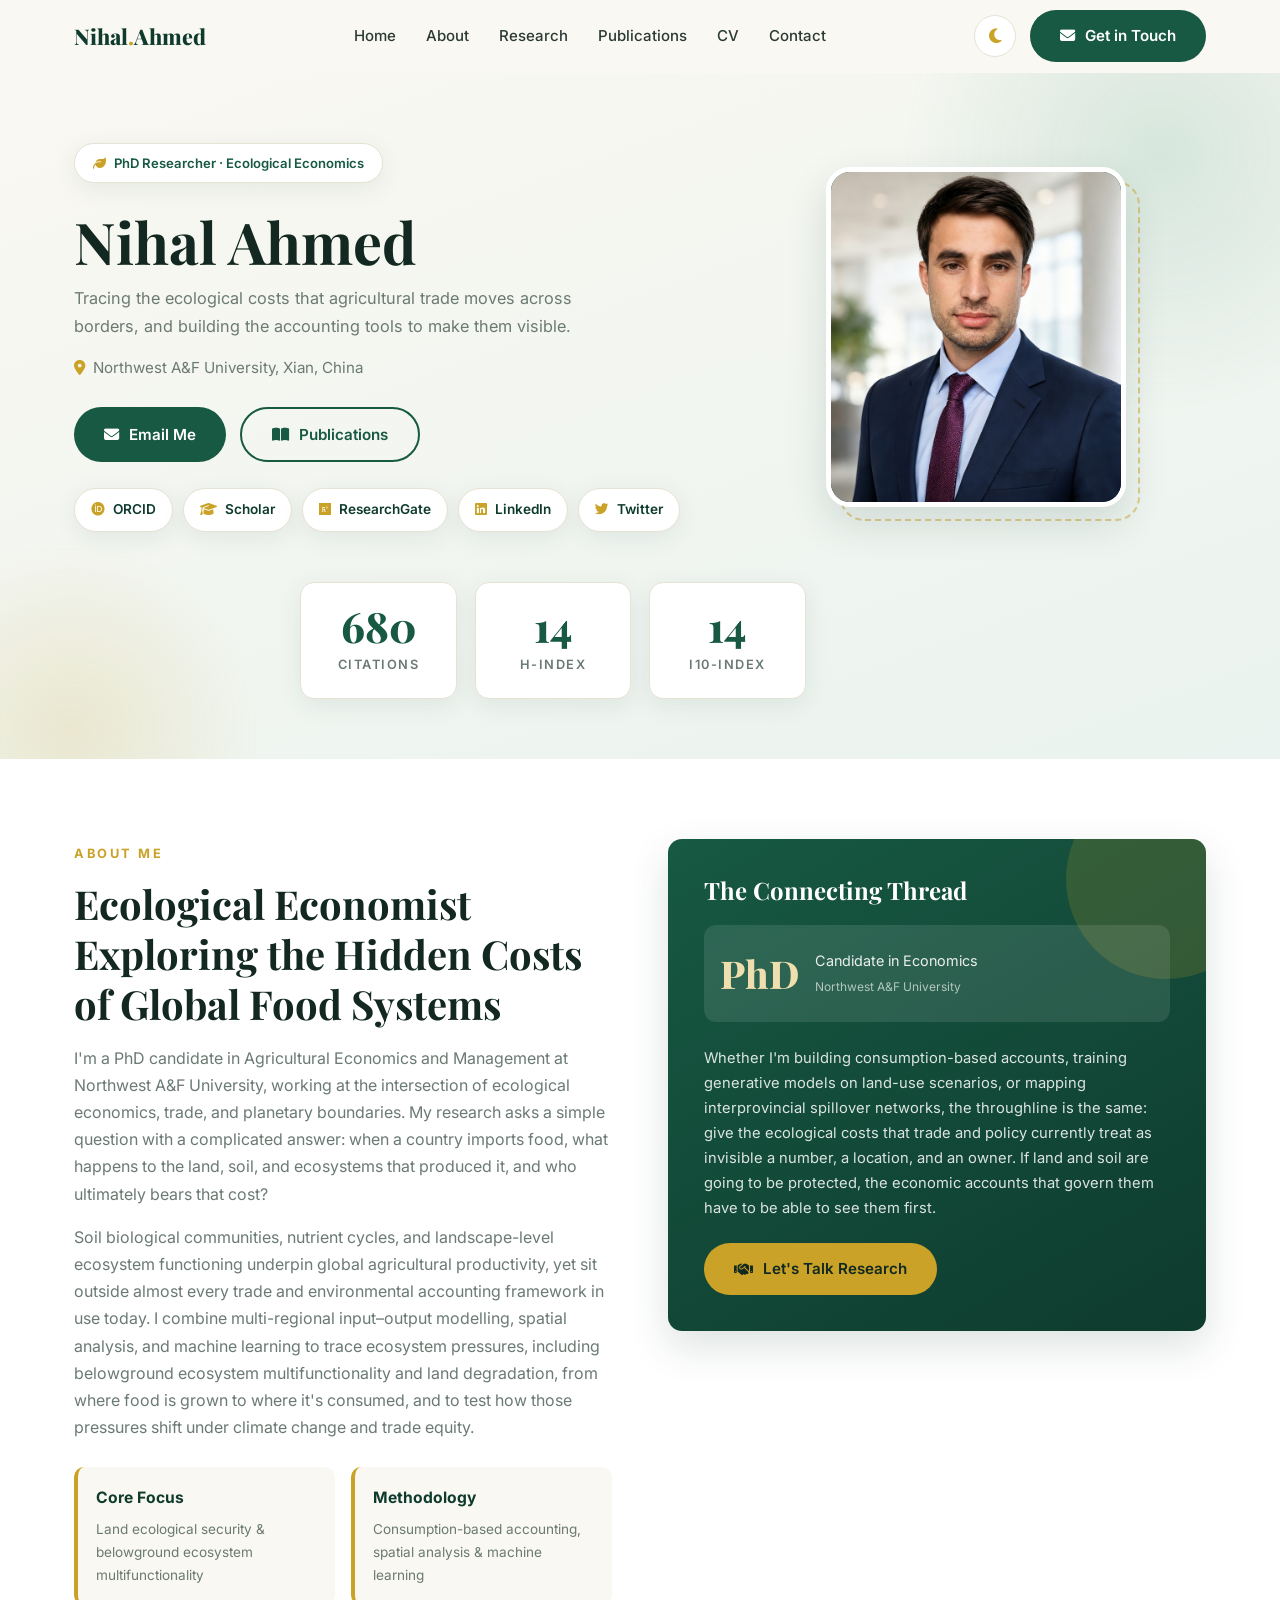
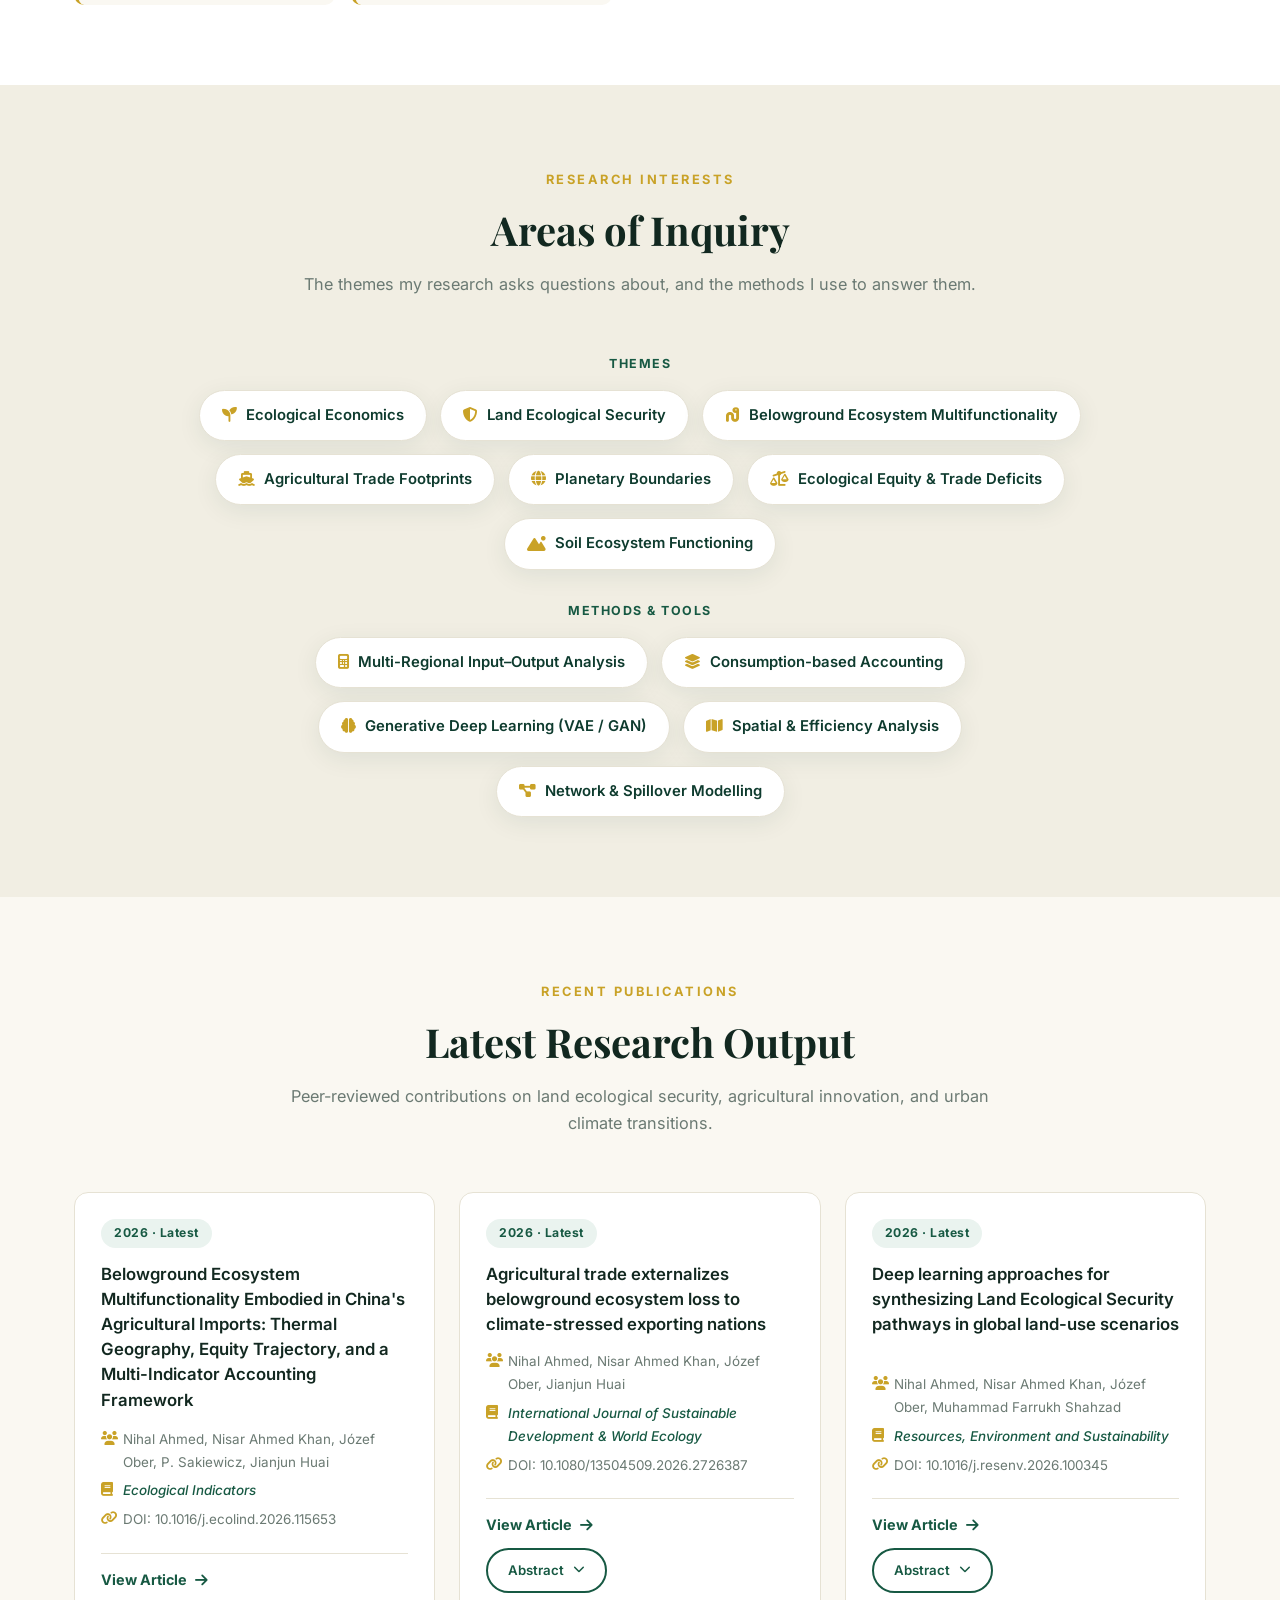
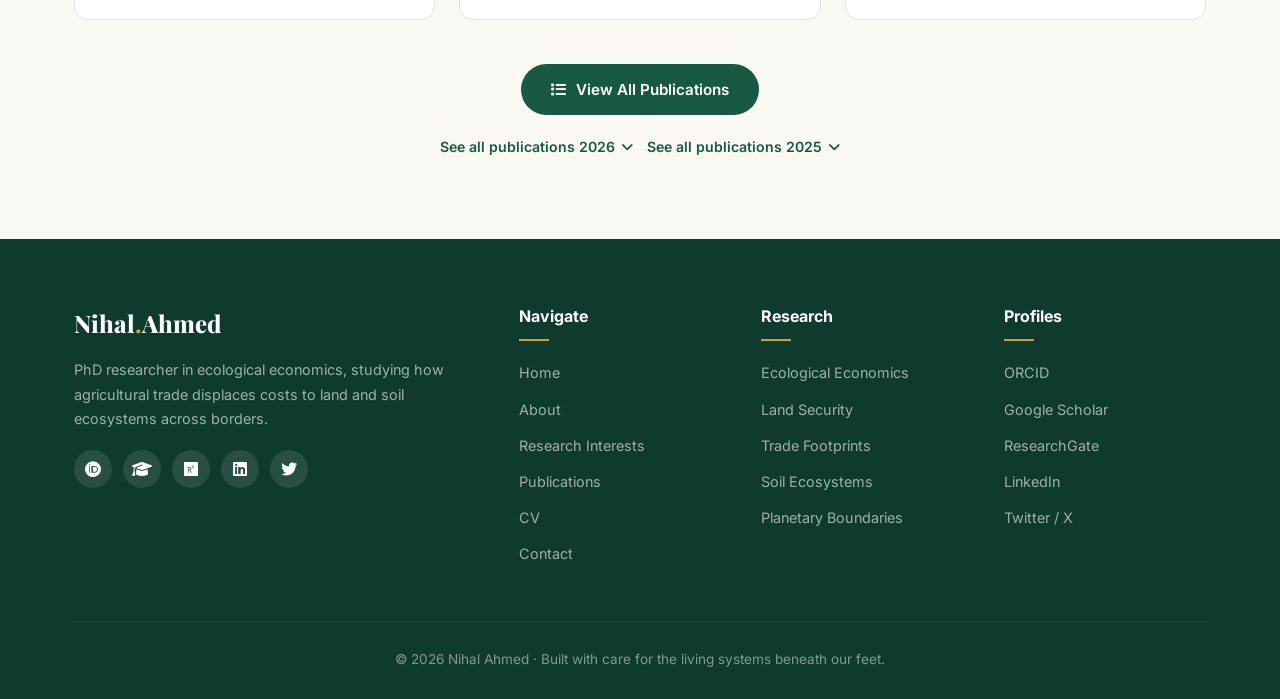
==== commit e824c724: "Update publication entries for 2026 Added new publication details for 2026 and removed a placeholder" ====
--- a/index.html
+++ b/index.html
@@ -145,6 +145,15 @@
 
       <!-- Paper 1: "Latest" -->
       <article class="pub-card reveal">
+  <span class="pub-year">2026 · Latest</span>
+  <h3><a href="https://doi.org/10.1016/j.ecolind.2026.115653" target="_blank">Belowground Ecosystem Multifunctionality Embodied in China's Agricultural Imports: Thermal Geography, Equity Trajectory, and a Multi-Indicator Accounting Framework</a></h3>
+  <p class="pub-meta"><i class="fa-solid fa-users"></i> Nihal Ahmed, Nisar Ahmed Khan, Józef Ober, P. Sakiewicz, Jianjun Huai</p>
+  <p class="pub-meta"><i class="fa-solid fa-book"></i> <span class="pub-journal">Ecological Indicators</span></p>
+  <p class="pub-meta"><i class="fa-solid fa-link"></i> DOI: 10.1016/j.ecolind.2026.115653</p>
+  <a href="https://doi.org/10.1016/j.ecolind.2026.115653" target="_blank" class="pub-link">View Article <i class="fa-solid fa-arrow-right"></i></a>
+</article>
+      <!-- Paper 2:  "Latest" -->  
+      <article class="pub-card reveal">
         <span class="pub-year">2026 · Latest</span>
         <h3><a href="https://doi.org/10.1080/13504509.2026.2726387" target="_blank">Agricultural trade externalizes belowground ecosystem loss to climate-stressed exporting nations</a></h3>
         <p class="pub-meta"><i class="fa-solid fa-users"></i> Nihal Ahmed, Nisar Ahmed Khan, Józef Ober, Jianjun Huai</p>
@@ -156,7 +165,8 @@
           <p class="abstract-text">International agricultural trade redistributes environmental burdens across borders, yet one cost remains unquantified: the loss of belowground ecosystem multifunctionality (BEMF) in producing nations, and the degree to which climate warming amplifies it. We provide the first global quantification of trade-embodied BEMF loss, coupling 15 soil biological and biogeochemical indicators with the FABIO multi-regional input-output framework (155 matched exporting nations, 123 commodity sectors) and CMIP6 projections under three emissions scenarios to 2100. International trade embodies 14.7% of global cropland BEMF production. Thermally stressed exporters sustain 37% lower per-hectare BEMF than climatically stable exporters, yet direct a larger share of their production into trade, so supply chains draw disproportionately on the most ecologically depleted regions. Export-driven hotspots concentrate in Brazil, Sudan, India, and Eswatini, with the Brazil-to-China soybean corridor the single largest transfer. We argue for integrating belowground indicators into consumption-based accounting and applying a Climate Exacerbation Factor within climate-adjusted supply chain governance.</p>
         </details>
       </article>
-      <!-- Paper 2:  "Latest" -->      
+            
+      <!-- Paper 3:  "Latest" -->      
       <article class="pub-card reveal">
         <span class="pub-year">2026 · Latest</span>
         <h3><a href="https://doi.org/10.1016/j.resenv.2026.100345" target="_blank">Deep learning approaches for synthesizing Land Ecological Security pathways in global land-use scenarios</a></h3>
@@ -169,20 +179,6 @@
           <p class="abstract-text">Land-use scenario projections are essential tools for sustainable development planning, but conventional integrated assessment model (IAM) approaches face computational constraints and limited scenario diversity across land degradation risk categories. We present a deep-learning methodology for categorizing and synthesizing Land Ecological Security (LES) trajectories using artificial scenario generation based on SDG 15.3.1 degradation indicators. Examining 1,202 land-use projections from the CMIP6/ScenarioMIP LUH2 database, we trained three generative deep learning models (Variational Autoencoder, Conditional GAN, Recurrent Conditional GAN) to synthesize 30,000 artificial land-use trajectories at minimal computational cost across High-LES, Mid-LES, and Low-LES pathway classes, reproducing key variable distributions and passing internal land-balance checks. The Variational Autoencoder framework delivered superior classification performance, showing that deep learning can augment conventional land-system assessment while maintaining consistency with traditional IAM frameworks.</p>
         </details>
       </article>
-
-      <!-- Paper 3 -->
-      <article class="pub-card reveal">
-        <span class="pub-year">2026</span>
-        <h3><a href="https://doi.org/10.1016/j.indic.2026.101224" target="_blank">Efficiency divergence in agricultural innovation-to-ecological security transformation: Network analysis of Chinese provincial spillovers</a></h3>
-        <p class="pub-meta"><i class="fa-solid fa-users"></i> Nihal Ahmed, Józef Ober, Jianjun Huai</p>
-        <p class="pub-meta"><i class="fa-solid fa-book"></i> <span class="pub-journal">Environmental and Sustainability Indicators</span></p>
-        <p class="pub-meta"><i class="fa-solid fa-link"></i> DOI: 10.1016/j.indic.2026.101224</p>
-        <a href="https://doi.org/10.1016/j.indic.2026.101224" target="_blank" class="pub-link">View Article <i class="fa-solid fa-arrow-right"></i></a>
-        <details class="pub-abstract">
-          <summary>Abstract <i class="fa-solid fa-chevron-down"></i></summary>
-          <p class="abstract-text">Agricultural innovation is a critical pathway for achieving land ecological security under intensifying environmental pressures, yet how it drives outcomes across spatial scales and through network mechanisms remains underexplored. We analyze how Chinese provinces transform agricultural innovation resources into land ecological security outcomes, integrating Slacks-Based Measure models with undesirable outputs and social network analysis, using a modified gravity model to construct interprovincial association networks. Provincial efficiency showed substantial spatial heterogeneity and growing divergence rather than convergence, while the association network maintained constant density but declining functional performance. Network analysis revealed that agricultural innovation differences and geographic distance were the strongest drivers of network formation, and block modelling identified four functionally distinct provincial clusters with hierarchical spillover patterns, showing that complementarity rather than similarity drives effective network formation in sustainability transitions.</p>
-        </details>
-      </article>
     </div>
     <div class="view-all-wrap reveal">
       <a href="publications.html" class="btn btn-green"><i class="fa-solid fa-list"></i> View All Publications</a>
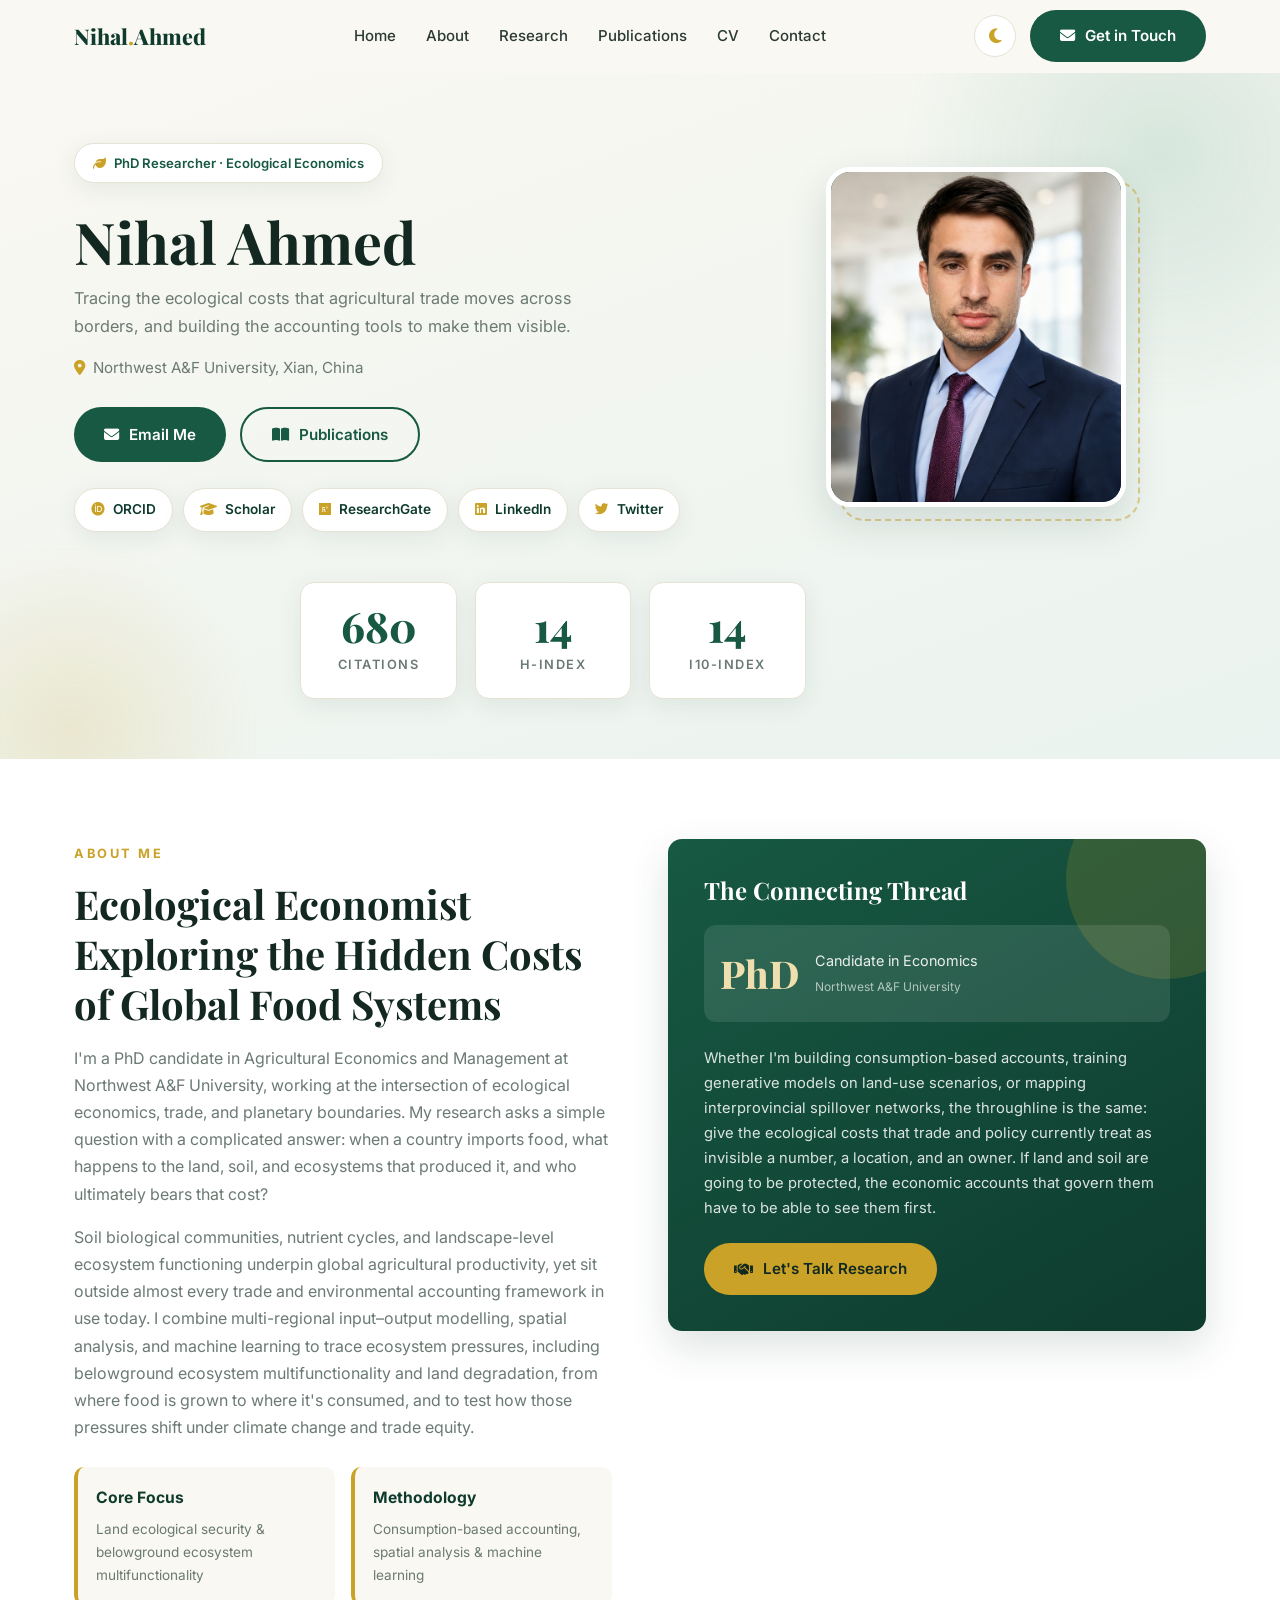
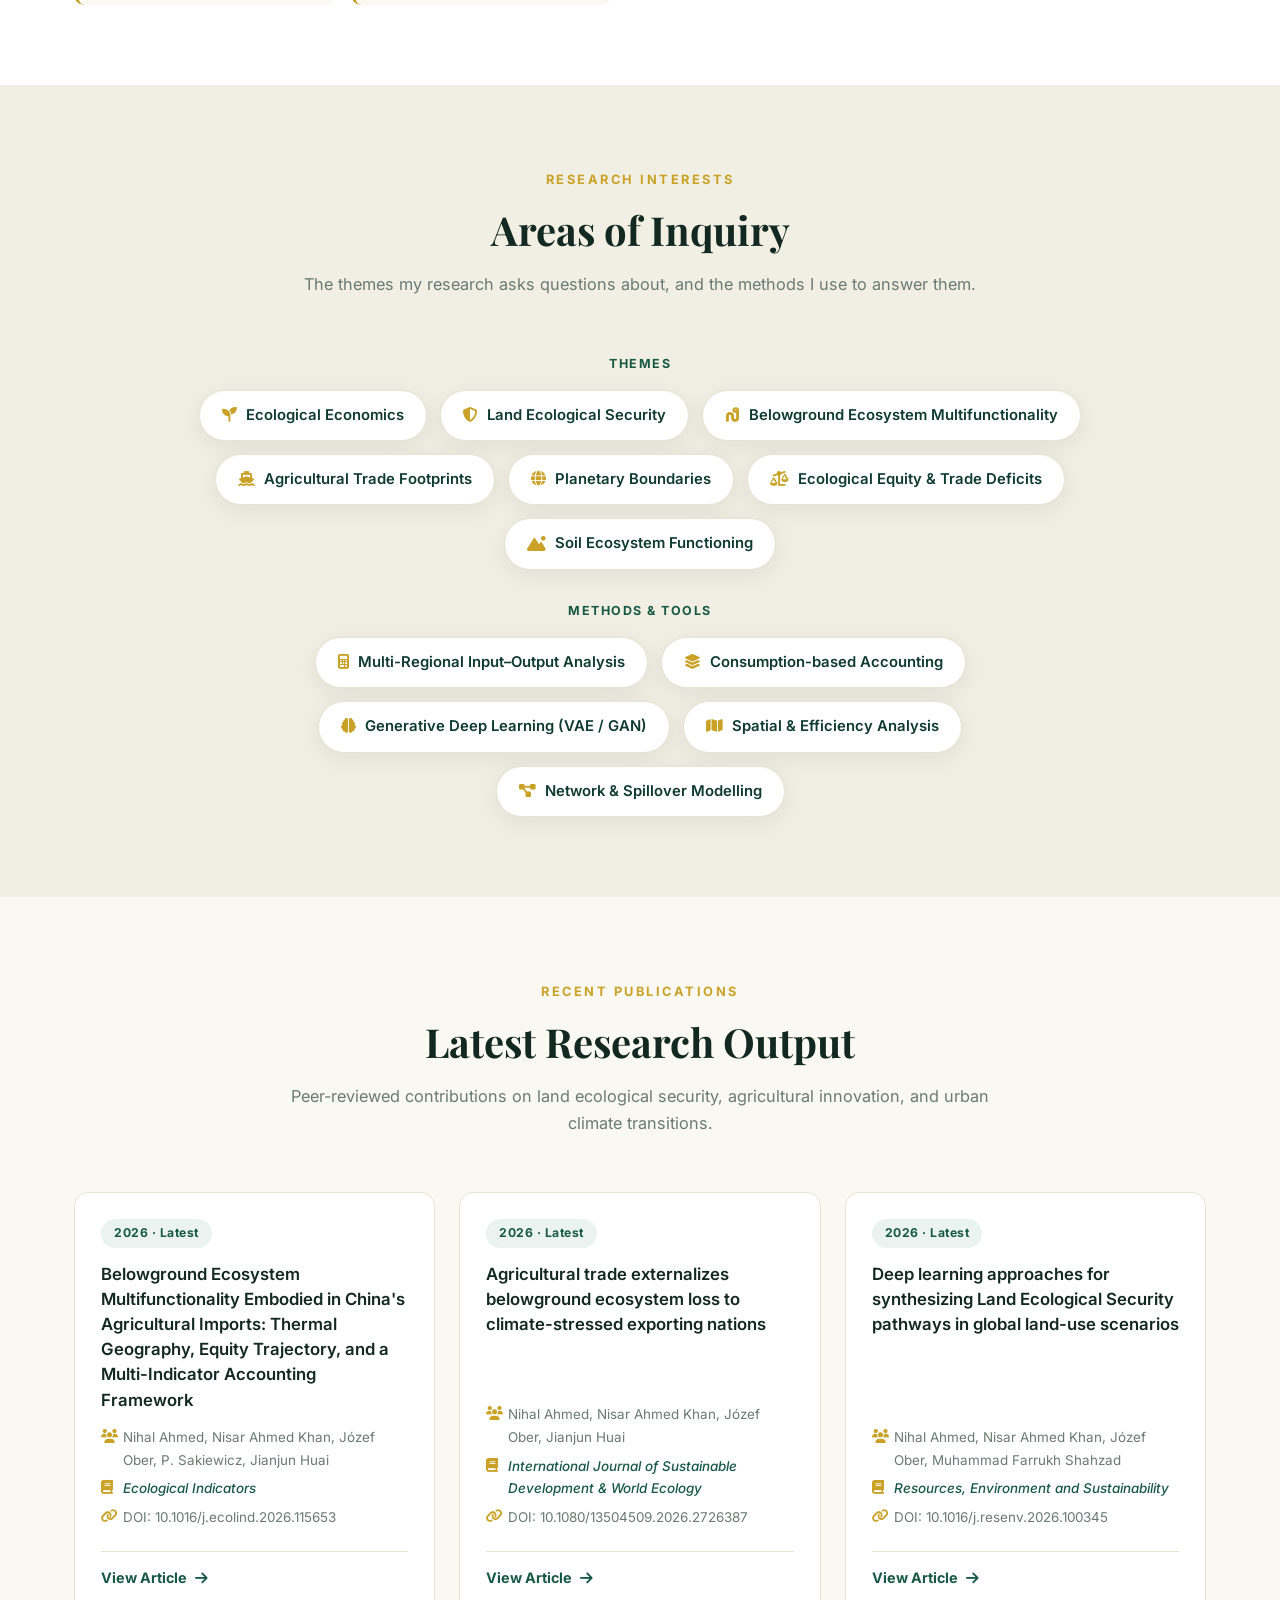
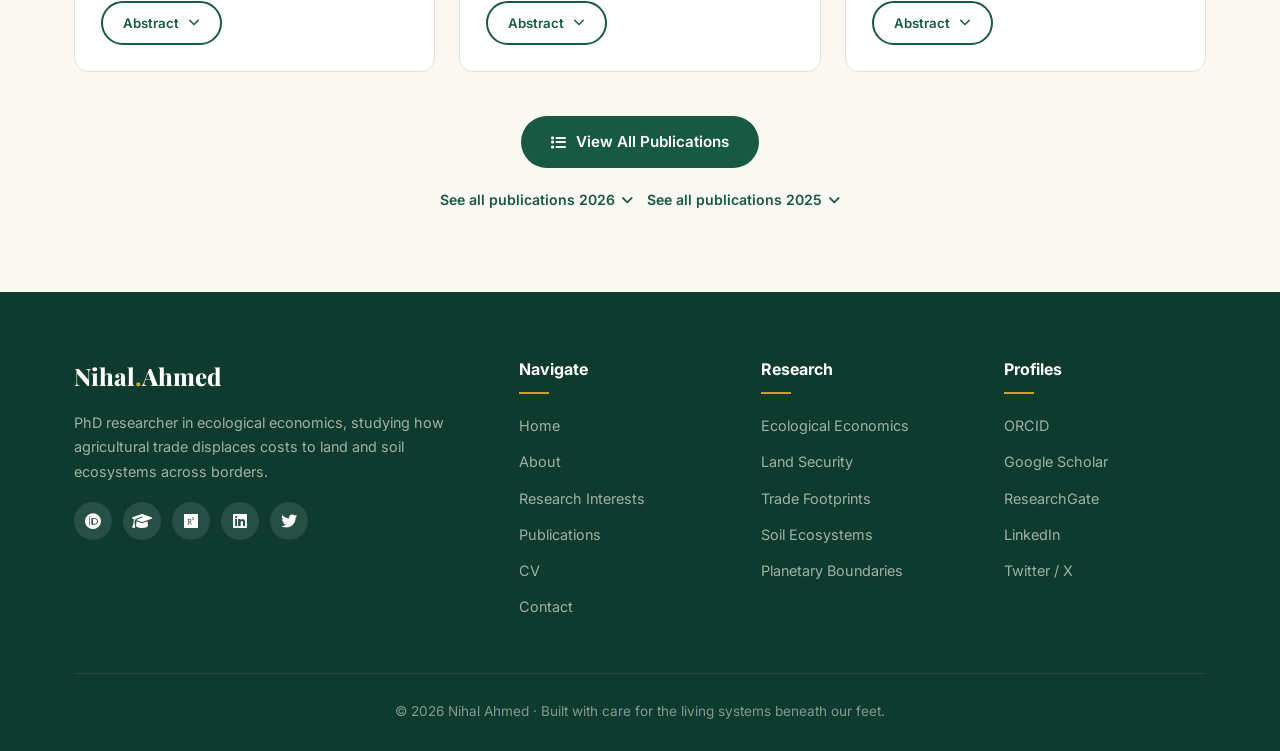
==== commit 90fefc11: "Include abstract in publication details Added an abstract section to the publication details in inde" ====
--- a/index.html
+++ b/index.html
@@ -151,6 +151,10 @@
   <p class="pub-meta"><i class="fa-solid fa-book"></i> <span class="pub-journal">Ecological Indicators</span></p>
   <p class="pub-meta"><i class="fa-solid fa-link"></i> DOI: 10.1016/j.ecolind.2026.115653</p>
   <a href="https://doi.org/10.1016/j.ecolind.2026.115653" target="_blank" class="pub-link">View Article <i class="fa-solid fa-arrow-right"></i></a>
+        <details class="pub-abstract">
+          <summary>Abstract <i class="fa-solid fa-chevron-down"></i></summary>
+          <p class="abstract-text">International agricultural trade redistributes environmental burdens across borders, yet one cost remains unquantified: the loss of belowground ecosystem multifunctionality (BEMF) in producing nations, and the degree to which climate warming amplifies it. We provide the first global quantification of trade-embodied BEMF loss, coupling 15 soil biological and biogeochemical indicators with the FABIO multi-regional input-output framework (155 matched exporting nations, 123 commodity sectors) and CMIP6 projections under three emissions scenarios to 2100. International trade embodies 14.7% of global cropland BEMF production. Thermally stressed exporters sustain 37% lower per-hectare BEMF than climatically stable exporters, yet direct a larger share of their production into trade, so supply chains draw disproportionately on the most ecologically depleted regions. Export-driven hotspots concentrate in Brazil, Sudan, India, and Eswatini, with the Brazil-to-China soybean corridor the single largest transfer. We argue for integrating belowground indicators into consumption-based accounting and applying a Climate Exacerbation Factor within climate-adjusted supply chain governance.</p>
+        </details>
 </article>
       <!-- Paper 2:  "Latest" -->  
       <article class="pub-card reveal">
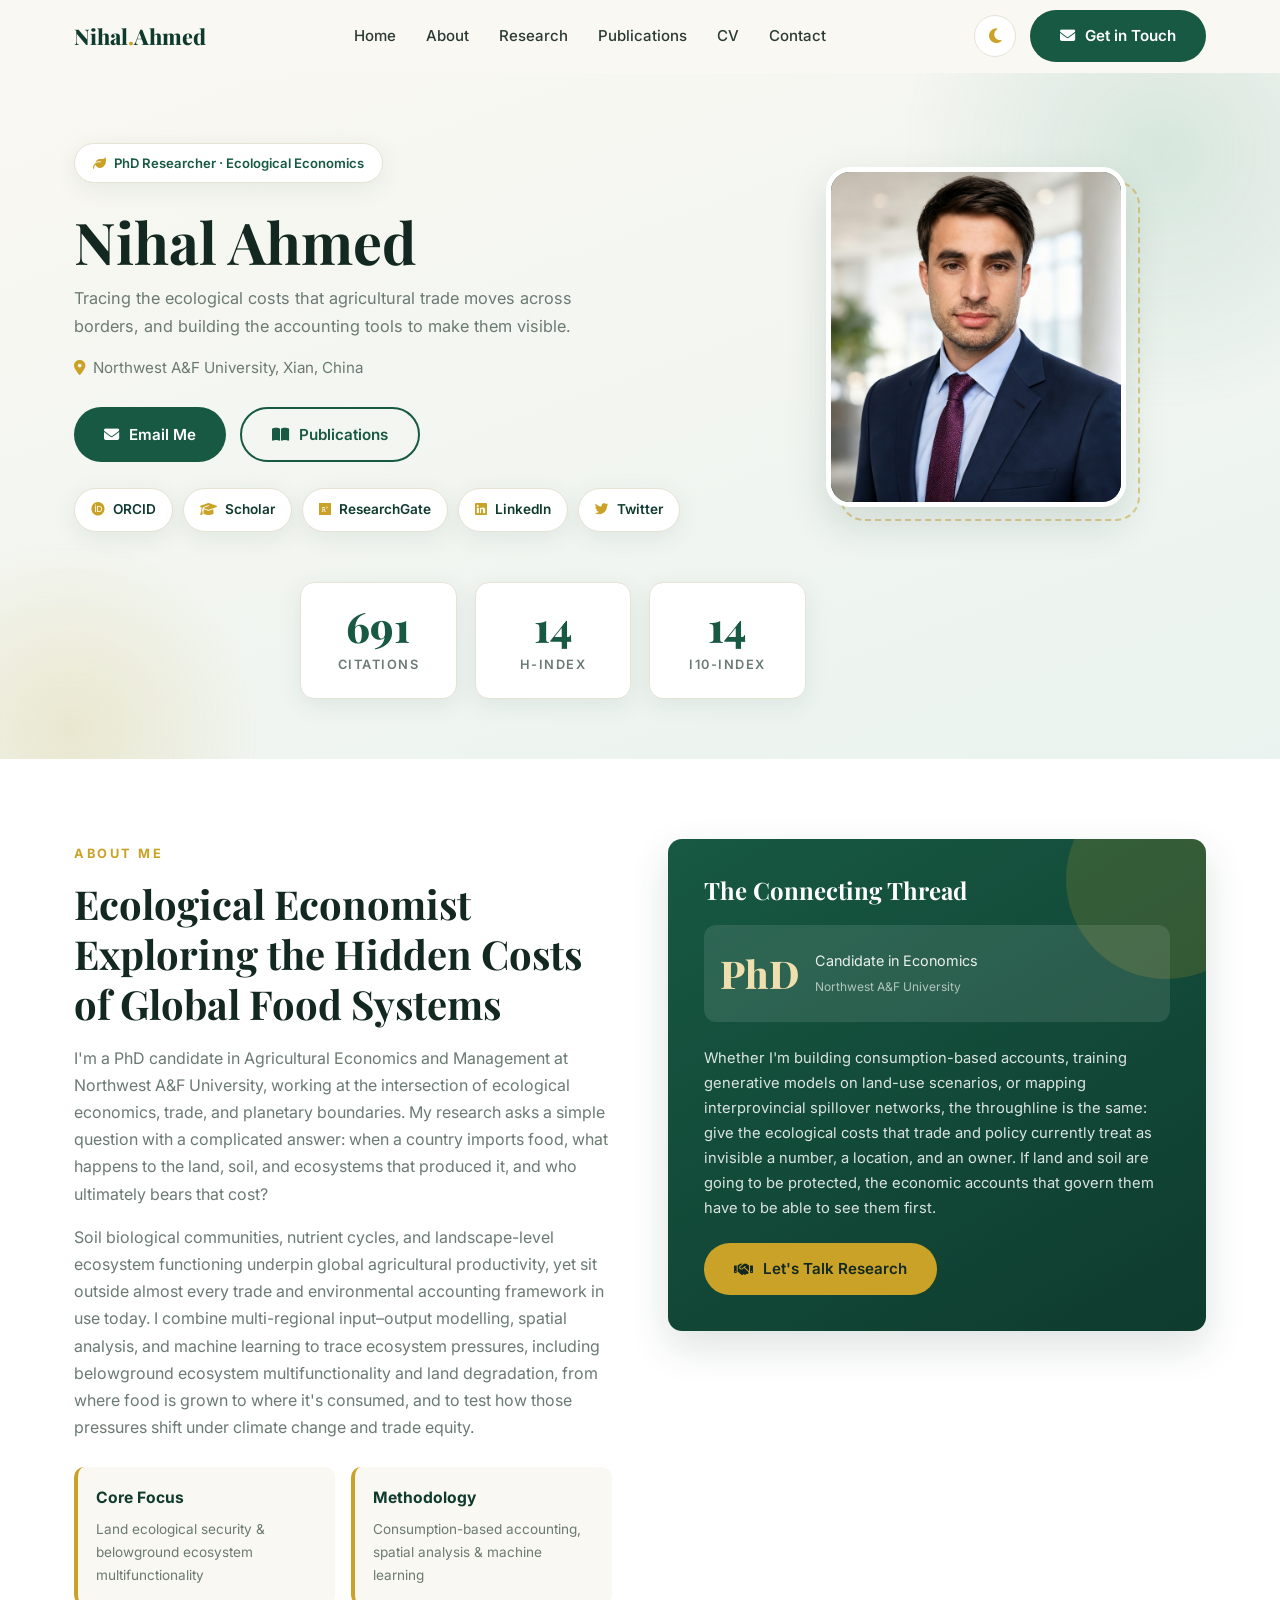
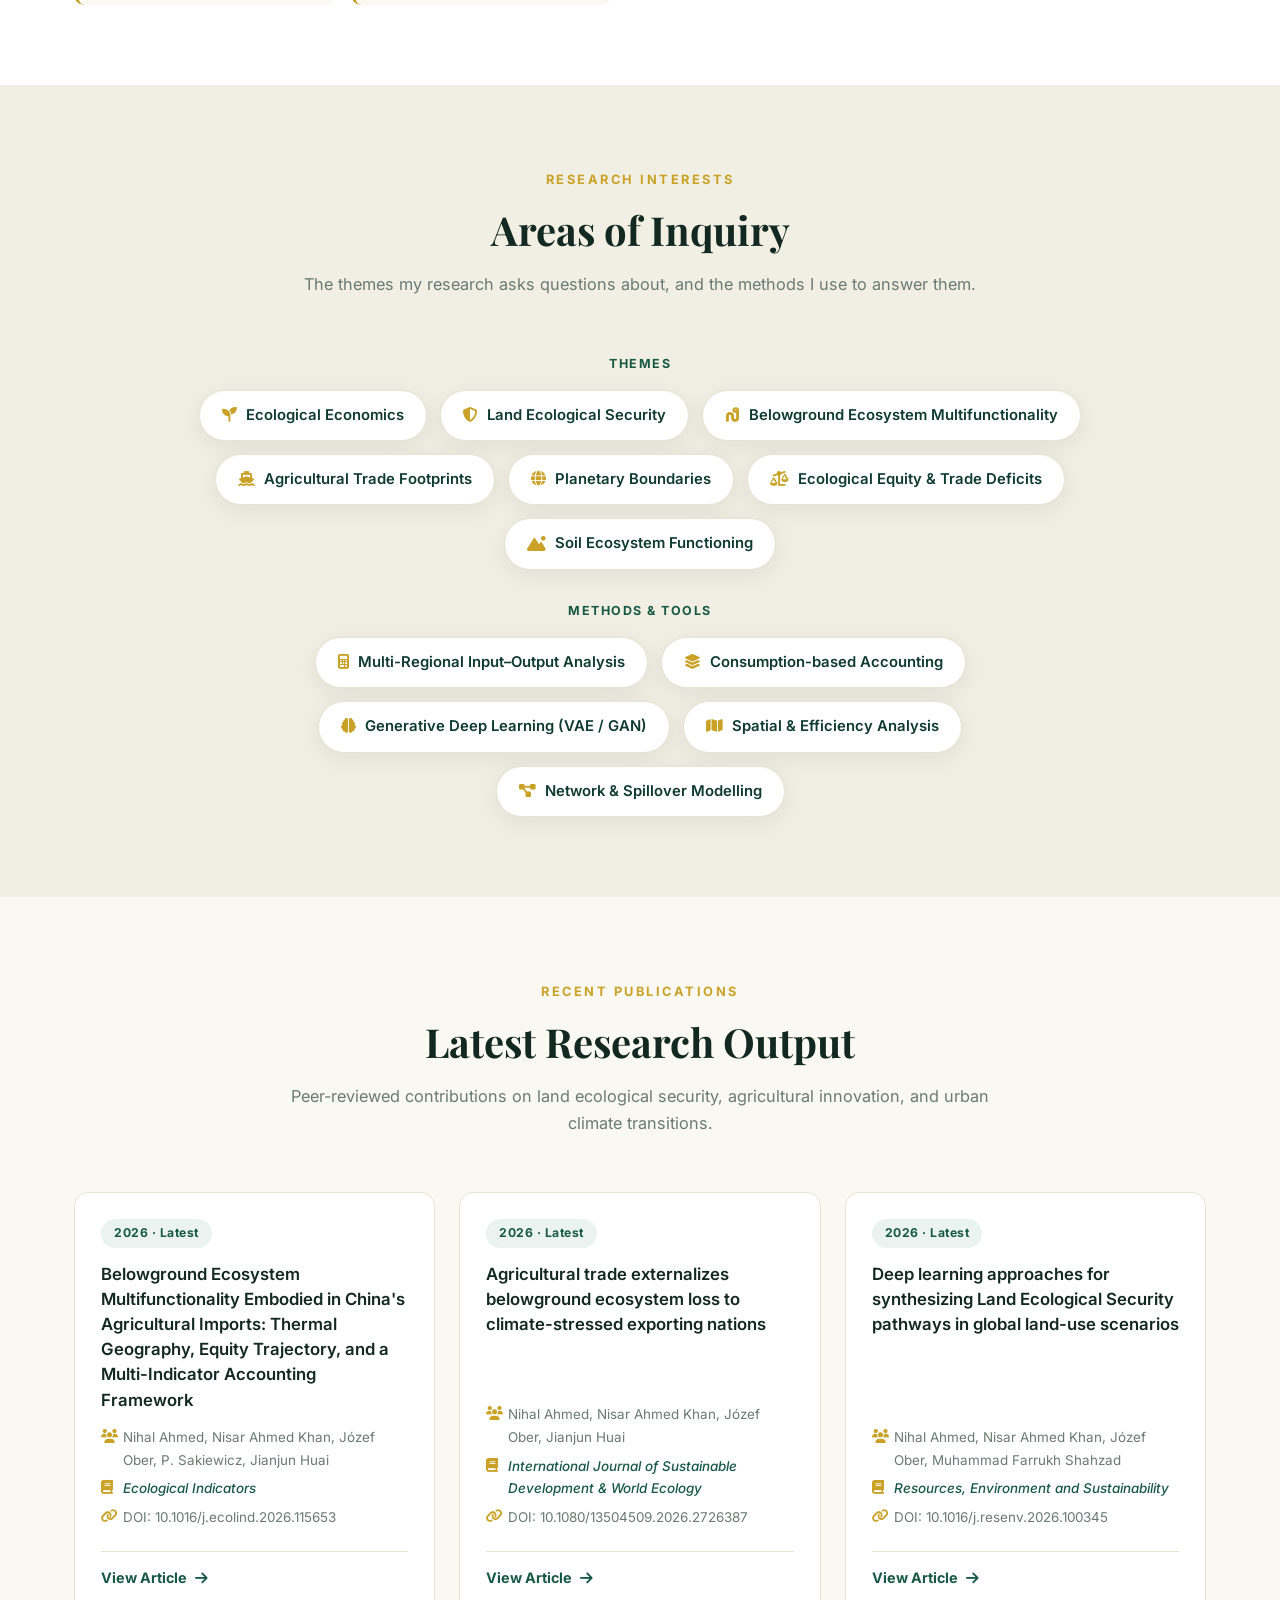
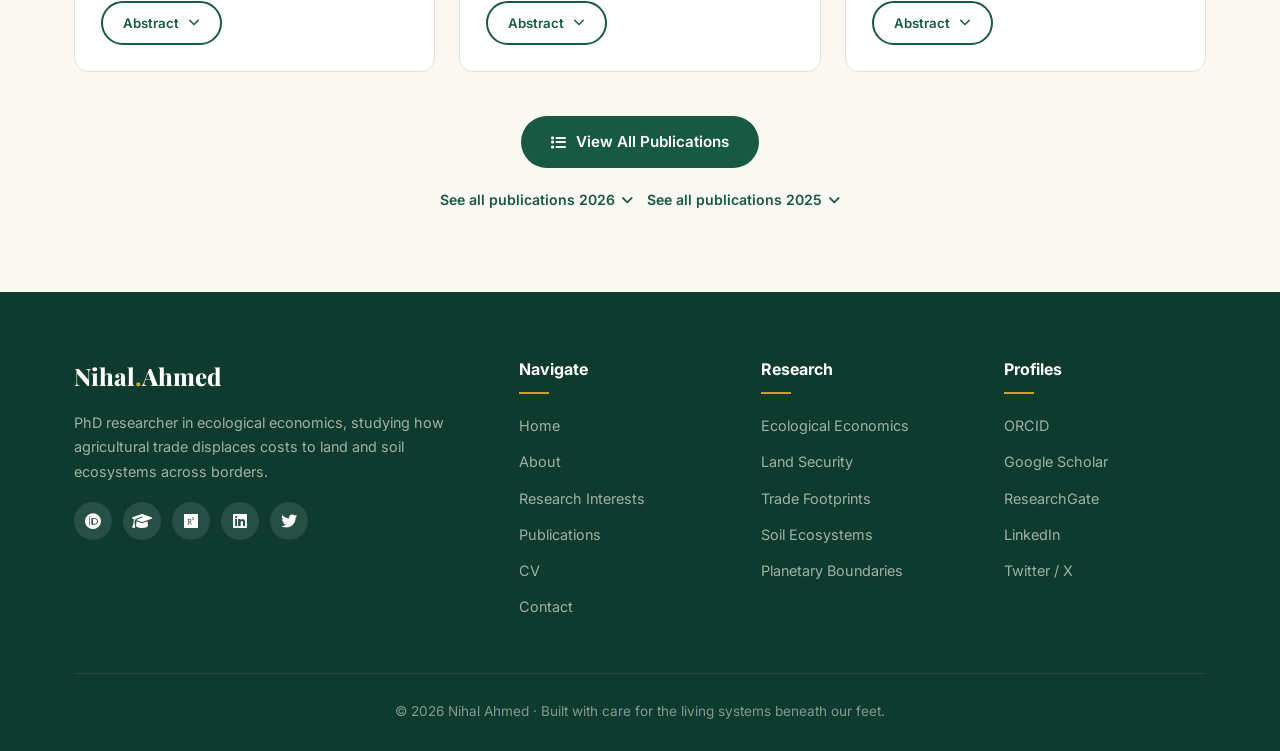
==== commit 595e668c: "Update citation count from 680 to 691" ====
--- a/index.html
+++ b/index.html
@@ -63,7 +63,7 @@
 
     <div class="stats">
       <div class="stat-card">
-        <span class="stat-num counter" data-target="680">680</span>
+        <span class="stat-num counter" data-target="691">691</span>
         <div class="stat-label">Citations</div>
       </div>
     
@@ -153,7 +153,7 @@
   <a href="https://doi.org/10.1016/j.ecolind.2026.115653" target="_blank" class="pub-link">View Article <i class="fa-solid fa-arrow-right"></i></a>
         <details class="pub-abstract">
           <summary>Abstract <i class="fa-solid fa-chevron-down"></i></summary>
-          <p class="abstract-text">International agricultural trade redistributes environmental burdens across borders, yet one cost remains unquantified: the loss of belowground ecosystem multifunctionality (BEMF) in producing nations, and the degree to which climate warming amplifies it. We provide the first global quantification of trade-embodied BEMF loss, coupling 15 soil biological and biogeochemical indicators with the FABIO multi-regional input-output framework (155 matched exporting nations, 123 commodity sectors) and CMIP6 projections under three emissions scenarios to 2100. International trade embodies 14.7% of global cropland BEMF production. Thermally stressed exporters sustain 37% lower per-hectare BEMF than climatically stable exporters, yet direct a larger share of their production into trade, so supply chains draw disproportionately on the most ecologically depleted regions. Export-driven hotspots concentrate in Brazil, Sudan, India, and Eswatini, with the Brazil-to-China soybean corridor the single largest transfer. We argue for integrating belowground indicators into consumption-based accounting and applying a Climate Exacerbation Factor within climate-adjusted supply chain governance.</p>
+          <p class="abstract-text">Belowground ecosystem multifunctionality (BEMF), a composite indicator of soil biological and biogeochemical functioning, underpins agricultural productivity yet is absent from consumption-based environmental indicator frameworks. We develop and apply the first annual trade-embodied BEMF indicator system for a national economy, applied to China's agricultural sector (2009&ndash;2022), built from a spatially resolved country&ndash;sector intensity matrix spanning 2,222 cells across 133 nations (93.9% direct pixel-level data), linked to bilateral trade flows from 61 partners. The framework integrates six components: consumption-based accounting, structural decomposition, thermal stress stratification, biocapacity overdraft, planetary equity boundary tracking, and counterfactual analysis. China's consumption-based BEMF expanded 48.2% while import-embodied BEMF grew 161.7%, with import-volume growth contributing 124% of cumulative change and geographic re-sourcing producing no detectable ecological signal over fourteen years. A thermal stress concentration indicator benchmarked against the 16.4&deg;C suppression threshold shows thermally stressed origins supplied 64.1% of import-embodied BEMF by 2022, with a persistently sub-unity concentration ratio confirming systematic per-ton underperformance of thermally degraded suppliers. A planetary equity boundary exceedance ratio rising from 0.419 to 0.676 projects transgression of the global equal-rights BEMF allocation by approximately 2036 under the full trend, with shorter recent windows placing this later, within 2036&ndash;2049. Counterfactual indicators quantify a thermal quality penalty of up to 7.7% of annual consumption-based BEMF, achievable through sourcing geography alone without altering trade volumes or commodity composition. The framework is replicable across any agricultural trading economy, offering an operational tool for integrating belowground indicators into biodiversity monitoring aligned with the Kunming-Montreal Global Biodiversity Framework and SDG 15.3.</p>
         </details>
 </article>
       <!-- Paper 2:  "Latest" -->  
